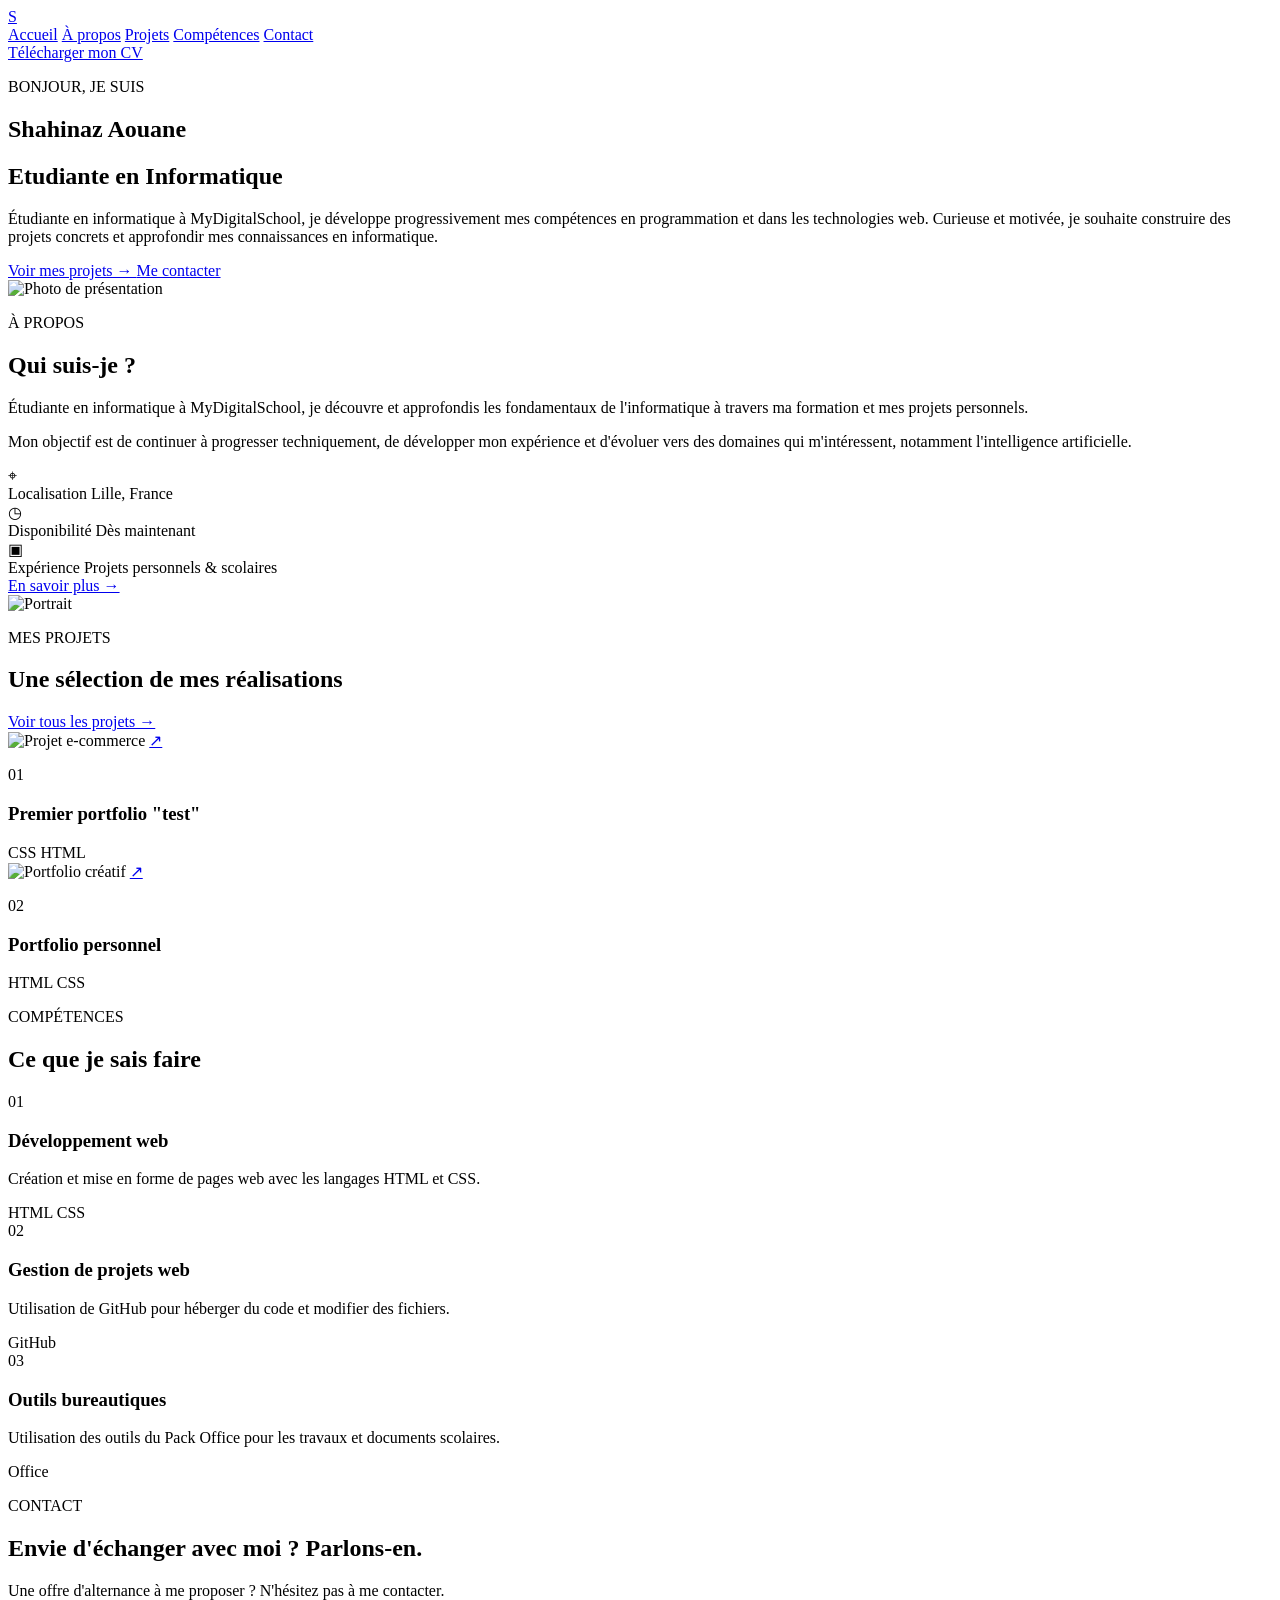
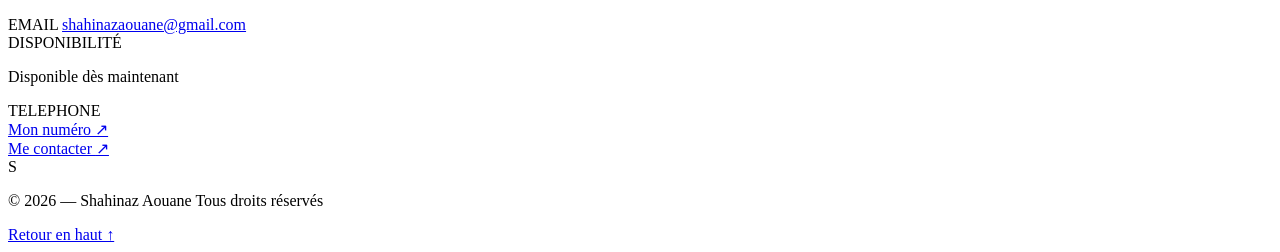
==== index.html @ 71d91d6f "Rename index (1).html to index.html" ====
<!DOCTYPE html>
<html lang="fr">

<head>
    <meta charset="UTF-8">
    <meta name="viewport" content="width=device-width, initial-scale=1.0">

    <title>Mon Portfolio</title>

    <link rel="preconnect" href="https://fonts.googleapis.com">
<link rel="preconnect" href="https://fonts.gstatic.com" crossorigin>

<link
    href="https://fonts.googleapis.com/css2?family=DM+Serif+Display:ital@0;1&family=Inter:wght@300;400;500;600&display=swap"
    rel="stylesheet"
>

    <link rel="stylesheet" href="style.css">
</head>

<body>

    <header class="header">

        <a href="#" class="logo">S</a>

        <nav class="nav">

    <a href="#hero">Accueil</a>

    <a href="#about">À propos</a>

    <a href="#projects">Projets</a>

    <a href="#skills">Compétences</a>

    <a href="#contact">Contact</a>

</nav>

        <a
    href="documents/CV_Alternance.pdf.pdf"
    class="cv-button"
    download
>
    Télécharger mon CV
</a>
    </header>


    <main>

        <section class="hero" id="hero">

            <div class="hero-content">

                <p class="eyebrow">
                    BONJOUR, JE SUIS
                </p>

                <h1>
                    Shahinaz Aouane
                </h1>

                <h2>
                    Etudiante en Informatique
                </h2>

                <p class="hero-description">
                    Étudiante en informatique à MyDigitalSchool,
    je développe progressivement mes compétences
    en programmation et dans les technologies web.
    Curieuse et motivée, je souhaite construire
    des projets concrets et approfondir mes
    connaissances en informatique.
                </p>

                <div class="hero-buttons">

                   <a href="#projects" class="button button-primary">
    Voir mes projets →
</a>

<a href="#contact" class="button button-secondary">
    Me contacter
</a>

                </div>

            </div>


            <div class="hero-image">

    <div class="shape shape-burgundy"></div>

    <div class="shape shape-green"></div>

    <div class="hero-photo">
        <img src="images/hero.jpg.jpg" alt="Photo de présentation">
    </div>

</div>

        </section>

        <section class="about" id="about">

    <div class="about-content">

        <p class="section-label">
            À PROPOS
        </p>

        <h2>
            Qui suis-je ?
        </h2>

        <p class="about-text">
          Étudiante en informatique à MyDigitalSchool,
    je découvre et approfondis les fondamentaux
    de l'informatique à travers ma formation
    et mes projets personnels.
        </p>

        <p class="about-text">
            Mon objectif est de continuer à progresser
    techniquement, de développer mon expérience
    et d'évoluer vers des domaines qui
    m'intéressent, notamment l'intelligence
    artificielle.
        </p>


        <div class="about-infos">

            <div class="info">

                <span class="info-icon">⌖</span>

                <div>
                    <span class="info-title">
                        Localisation
                    </span>

                    <span class="info-value">
                        Lille, France
                    </span>
                </div>

            </div>


            <div class="info">

                <span class="info-icon">◷</span>

                <div>
                    <span class="info-title">
                        Disponibilité
                    </span>

                    <span class="info-value">
                       Dès maintenant 
                    </span>
                </div>

            </div>


            <div class="info">

                <span class="info-icon">▣</span>

                <div>
                    <span class="info-title">
                        Expérience
                    </span>

                    <span class="info-value">
                        Projets personnels & scolaires
                    </span>
                </div>

            </div>

        </div>


        <a href="#" class="about-button">
            En savoir plus →
        </a>

    </div>


    <div class="about-image">

        <div class="about-image-decoration"></div>

        <img
            src="images/photo.jpg.jpg"
            alt="Portrait"
        >

        <span class="about-note">
            
        </span>

    </div>

</section>

<section class="projects" id="projects">

    <div class="projects-header">

        <div>

            <p class="section-label">
                MES PROJETS
            </p>

            <h2>
                Une sélection de mes réalisations
            </h2>

        </div>

        <a href="#" class="projects-link">
            Voir tous les projets →
        </a>

    </div>


    <div class="projects-grid">


        <!-- PROJET 1 -->

        <article class="project-card">

            <div class="project-image">

                <img
                    src="images/projet-01.jpg.png"
                    alt="Projet e-commerce"
                >

                <a href="https://safiacherifi.github.io/mon-portfolio/" class="project-arrow">
                    ↗
                </a>

            </div>

            <div class="project-info">

                <div>

                    <p class="project-number">
                        01
                    </p>

                    <h3>
                        Premier portfolio "test"
                    </h3>

                </div>

                <div class="project-tags">

                    <span>CSS</span>
                    <span>HTML</span>

                </div>

            </div>

        </article>


        <!-- PROJET 2 -->

        <article class="project-card">

            <div class="project-image">

                <img
                    src="images/projet-02.jpg.png"
                    alt="Portfolio créatif"
                >

                <a href="#" class="project-arrow">
                    ↗
                </a>

            </div>

            <div class="project-info">

                <div>

                    <p class="project-number">
                        02
                    </p>

                    <h3>
                        Portfolio personnel
                    </h3>

                </div>

                <div class="project-tags">

                    <span>HTML</span>
                    <span>CSS</span>

                </div>

            </div>

        </article>


    </div>

</section>

<section class="skills" id="skills">

    <div class="skills-header">

        <p class="section-label">
            COMPÉTENCES
        </p>

        <h2>
            Ce que je sais faire
        </h2>

        <p class="skills-intro">
            
        </p>

    </div>


    <div class="skills-list">

    <!-- COMPETENCE 1 -->
    <div class="skill">
        <div class="skill-number">01</div>

        <div class="skill-main">
            <h3>Développement web</h3>
            <p>
                Création et mise en forme de pages web
                avec les langages HTML et CSS.
            </p>
        </div>

        <div class="skill-tags">
            <span>HTML</span>
            <span>CSS</span>
        </div>
    </div>

    <!-- COMPETENCE 2 -->
    <div class="skill">
        <div class="skill-number">02</div>

        <div class="skill-main">
            <h3>Gestion de projets web</h3>
            <p>
                Utilisation de GitHub pour héberger
                du code et modifier des fichiers.
            </p>
        </div>

        <div class="skill-tags">
            <span>GitHub</span>
        </div>
    </div>

    <!-- COMPETENCE 3 -->
    <div class="skill">
        <div class="skill-number">03</div>

        <div class="skill-main">
            <h3>Outils bureautiques</h3>
            <p>
                Utilisation des outils du Pack Office
                pour les travaux et documents scolaires.
            </p>
        </div>

        <div class="skill-tags">
            <span>Office</span>
        </div>
    </div>

</div>

</section>

<section class="contact" id="contact">

    <div class="contact-header">

        <p class="section-label">
            CONTACT
        </p>

        <h2>
            Envie d'échanger avec moi ?
            <span>Parlons-en.</span>
        </h2>

        <p class="contact-intro">
            Une offre d'alternance à me proposer ?
            N'hésitez pas à me contacter.
        </p>

    </div>


    <div class="contact-content">

        <div class="contact-info">

            <div class="contact-item">

                <span class="contact-label">
                    EMAIL
                </span>

                <a href="shahinazaouane@gmail.com">
                    shahinazaouane@gmail.com
                </a>

            </div>


            <div class="contact-item">

                <span class="contact-label">
                    DISPONIBILITÉ
                </span>

                <p>
                    Disponible dès maintenant
                </p>

            </div>


            <div class="contact-item">

                <span class="contact-label">
                    TELEPHONE
                </span>

                <div class="contact-socials">

                    <a href="tel:+33771557501"> 
                        Mon numéro ↗
                    </a>

                </div>

            </div>

        </div>


        <a
            href="mailto: shahinazaouane@gmail.com"
            class="contact-button"
        >
            Me contacter
            <span>↗</span>
        </a>

    </div>

</section>

    </main>

    <footer class="footer">

    <div class="footer-logo">
        S
    </div>

    <p>
        © 2026 — Shahinaz Aouane Tous droits réservés
    </p>

    <a href="#">
        Retour en haut ↑
    </a>

</footer>
</body>

</html>
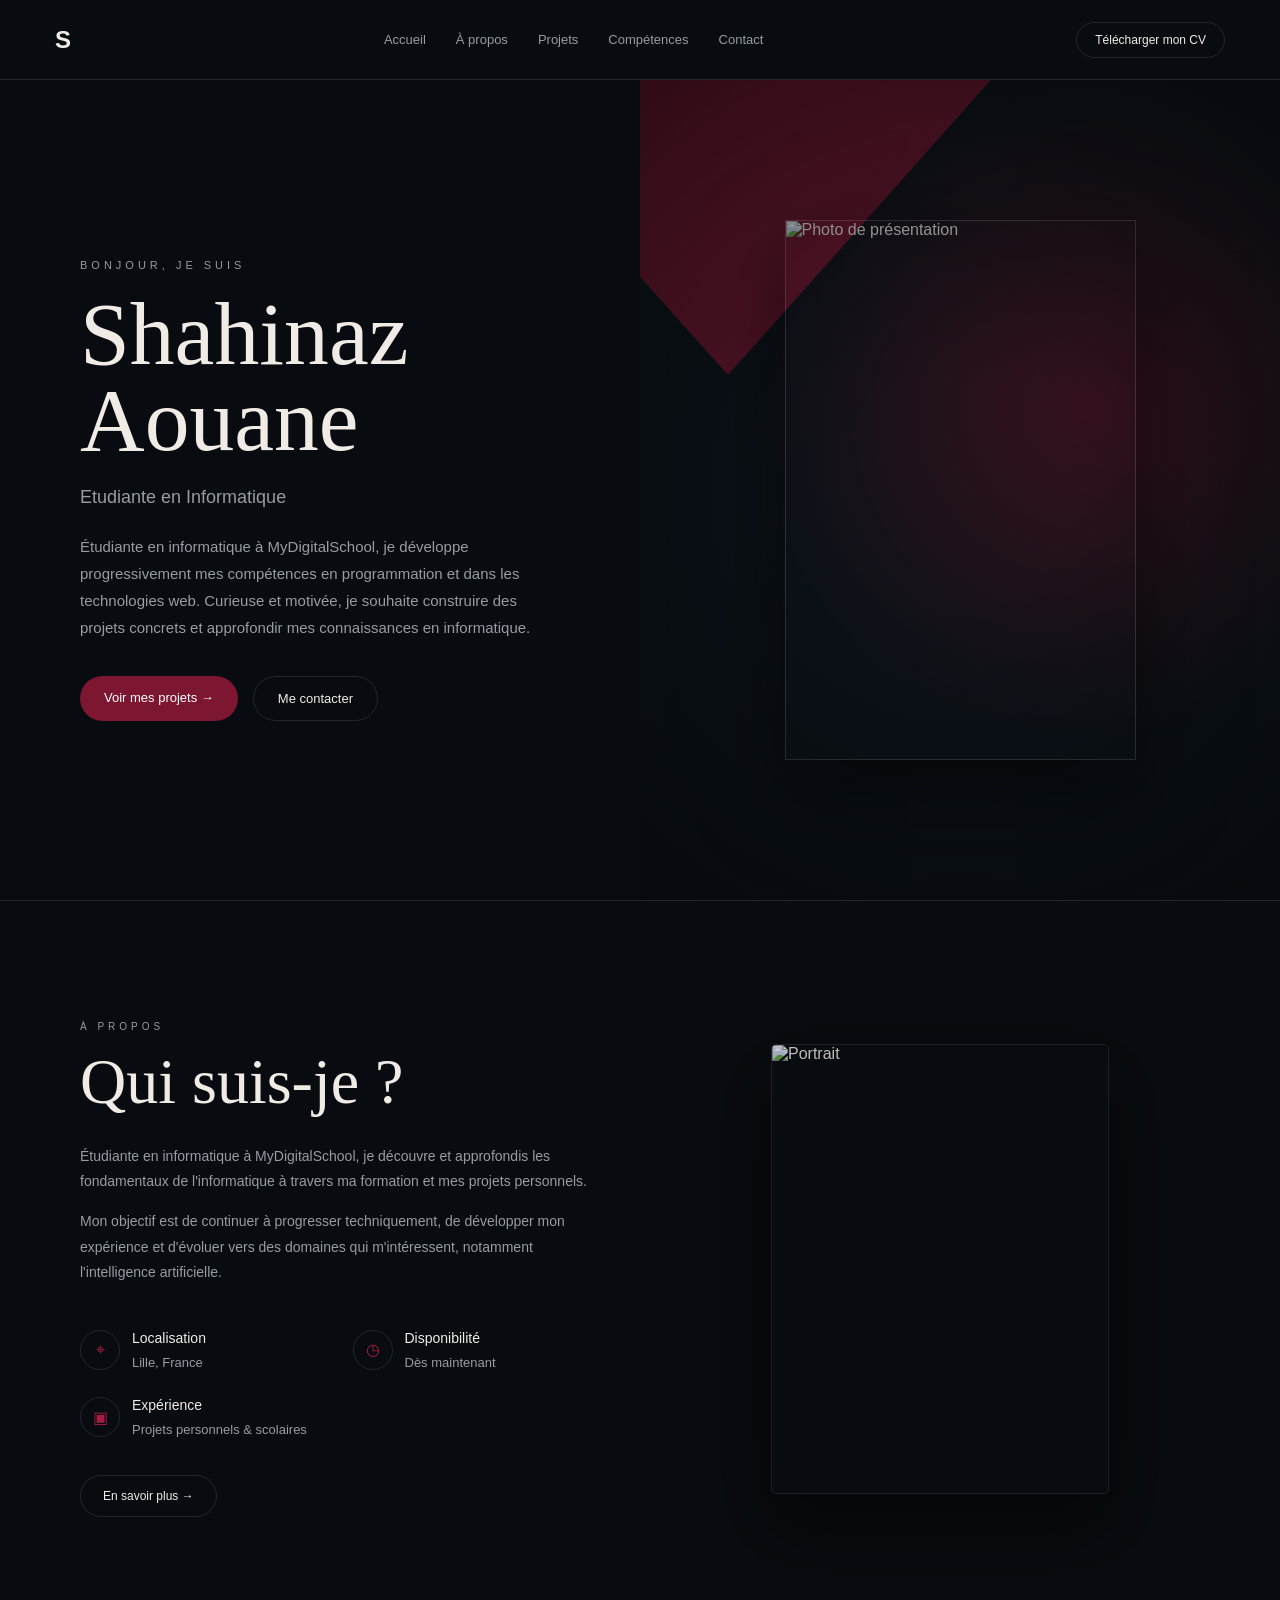
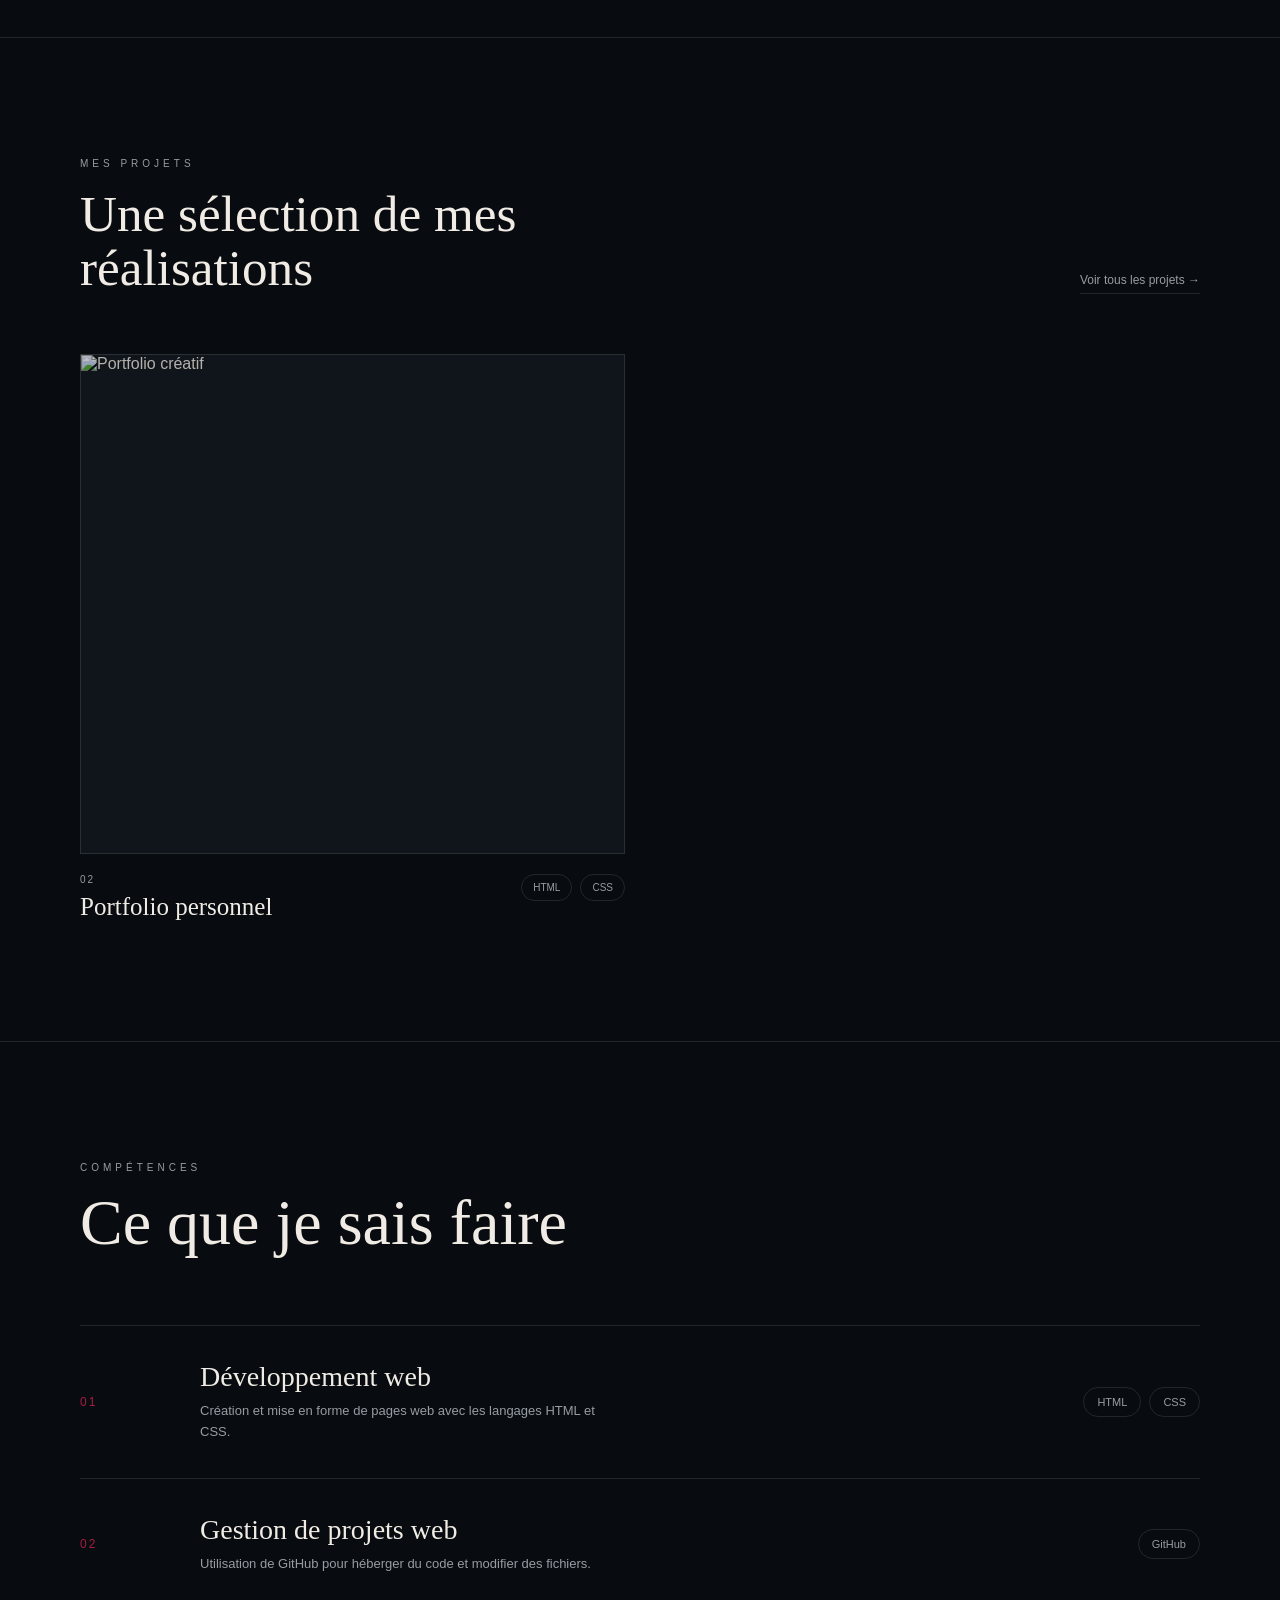
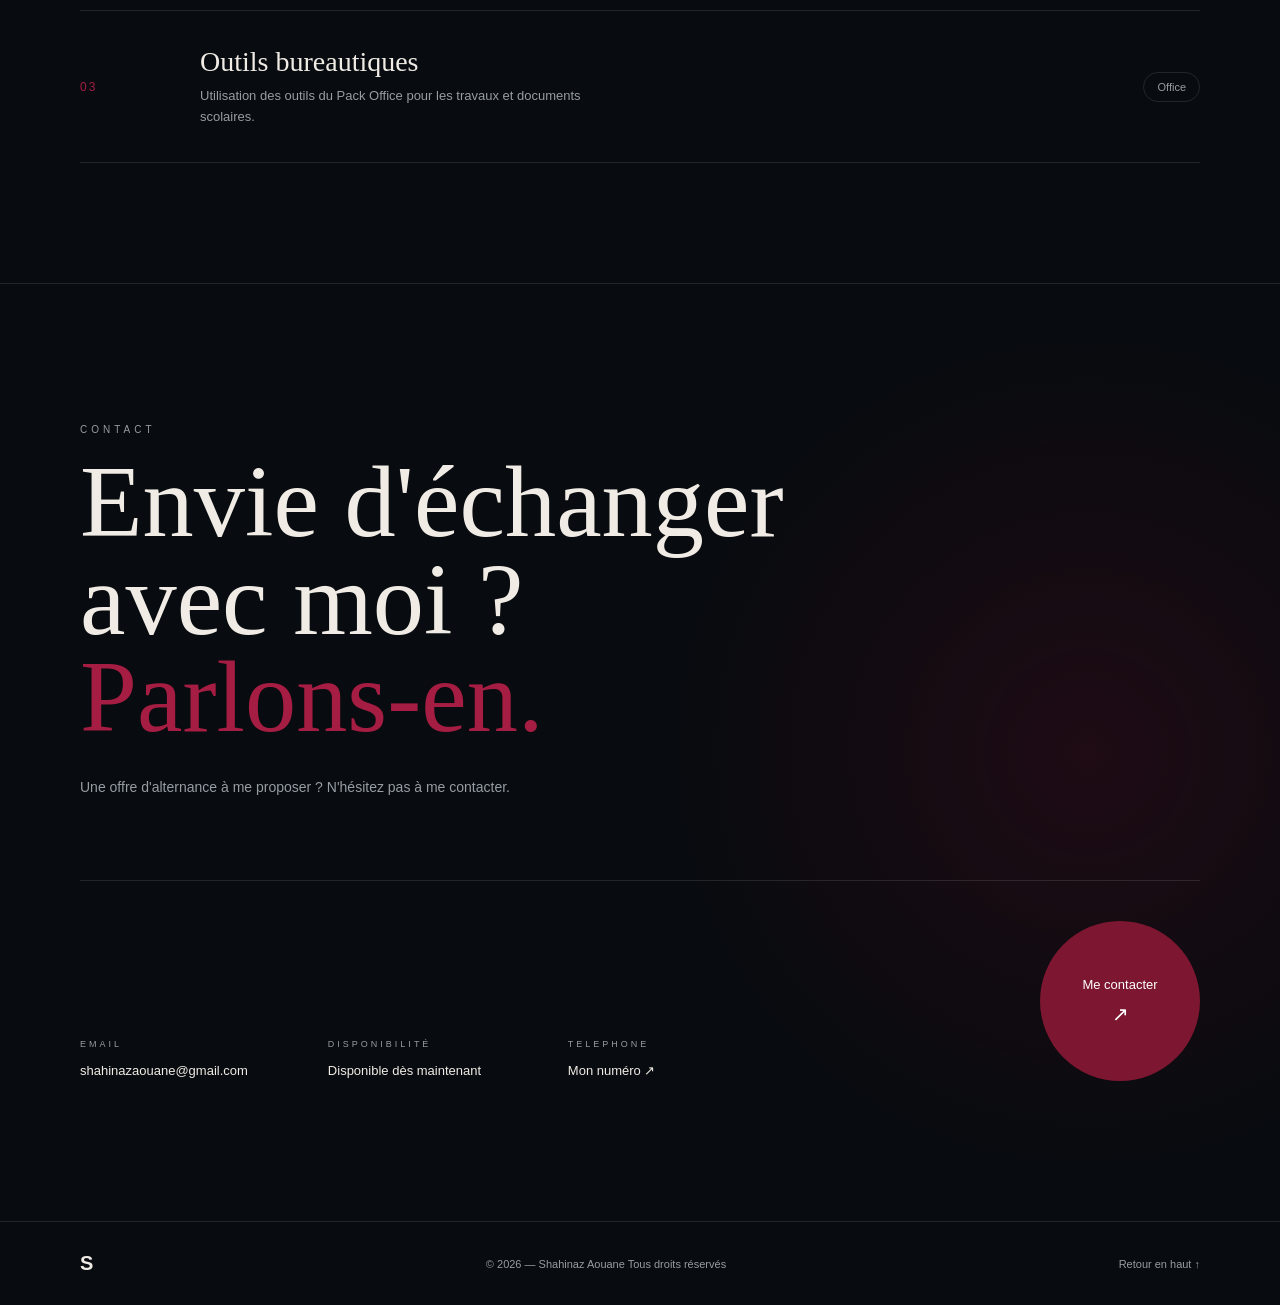
==== commit 0c4d4543: "Refactor index.html structure and content" ====
--- a/index.html
+++ b/index.html
@@ -239,48 +239,6 @@
 
         <!-- PROJET 1 -->
 
-        <article class="project-card">
-
-            <div class="project-image">
-
-                <img
-                    src="images/projet-01.jpg.png"
-                    alt="Projet e-commerce"
-                >
-
-                <a href="https://safiacherifi.github.io/mon-portfolio/" class="project-arrow">
-                    ↗
-                </a>
-
-            </div>
-
-            <div class="project-info">
-
-                <div>
-
-                    <p class="project-number">
-                        01
-                    </p>
-
-                    <h3>
-                        Premier portfolio "test"
-                    </h3>
-
-                </div>
-
-                <div class="project-tags">
-
-                    <span>CSS</span>
-                    <span>HTML</span>
-
-                </div>
-
-            </div>
-
-        </article>
-
-
-        <!-- PROJET 2 -->
 
         <article class="project-card">
 
--- a/style.css
+++ b/style.css
@@ -0,0 +1,1452 @@
+html {
+    scroll-behavior: smooth;
+}
+
+:root {
+
+    --bg: #080b0f;
+
+    --bg-secondary: #10151b;
+
+
+    --burgundy: #7d1630;
+
+    --burgundy-light: #a51d42;
+
+
+    --pink: #285c4b;
+
+
+    --text: #f0ece5;
+
+    --text-muted: #969da3;
+
+
+    --border: rgba(255, 255, 255, 0.11);
+
+}
+
+
+/* -------------------- */
+/* RESET */
+/* -------------------- */
+
+* {
+    margin: 0;
+    padding: 0;
+    box-sizing: border-box;
+}
+
+body {
+    background: var(--bg);
+    color: var(--text);
+
+    font-family: "Inter", sans-serif;
+
+    font-weight: 400;
+}
+
+
+/* -------------------- */
+/* HEADER */
+/* -------------------- */
+
+.header {
+    height: 80px;
+
+    display: flex;
+    align-items: center;
+    justify-content: space-between;
+
+    padding: 0 55px;
+
+    border-bottom: 1px solid var(--border);
+}
+
+
+/* Logo */
+
+.logo {
+    color: var(--text);
+
+    text-decoration: none;
+
+    font-size: 24px;
+    font-weight: bold;
+}
+
+
+/* Navigation */
+
+.nav {
+    display: flex;
+    gap: 30px;
+}
+
+.nav a {
+    color: var(--text-muted);
+
+    text-decoration: none;
+
+    font-size: 13px;
+
+    transition: color 0.3s ease;
+}
+
+.nav a:hover {
+    color: var(--text);
+}
+
+
+/* Bouton CV */
+
+.cv-button {
+    color: var(--text);
+
+    text-decoration: none;
+
+    border: 1px solid var(--border);
+
+    padding: 10px 18px;
+
+    border-radius: 30px;
+
+    font-size: 12px;
+}
+
+
+/* -------------------- */
+/* HERO */
+/* -------------------- */
+
+.hero {
+    min-height: calc(100vh - 80px);
+
+    display: grid;
+
+    grid-template-columns: 1fr 1fr;
+
+    position: relative;
+
+    overflow: hidden;
+}
+
+
+/* Partie gauche */
+
+.hero-content {
+    display: flex;
+    flex-direction: column;
+    justify-content: center;
+
+    padding: 80px;
+}
+
+
+/* Petit titre */
+
+.eyebrow {
+    color: var(--text-muted);
+
+    font-size: 11px;
+
+    letter-spacing: 4px;
+
+    margin-bottom: 20px;
+}
+
+
+/* Gros titre */
+
+.hero h1 {
+    font-family: "DM Serif Display", serif;
+
+    font-size: clamp(55px, 7vw, 100px);
+
+    font-weight: 400;
+
+    line-height: 0.95;
+
+    margin-bottom: 25px;
+}
+
+
+/* Sous-titre */
+
+.hero h2 {
+    font-size: 18px;
+
+    font-weight: 400;
+
+    color: var(--text-muted);
+
+    margin-bottom: 25px;
+}
+
+
+/* Description */
+
+.hero-description {
+    max-width: 480px;
+
+    color: var(--text-muted);
+
+    font-size: 15px;
+
+    line-height: 1.8;
+
+    margin-bottom: 35px;
+}
+
+
+/* -------------------- */
+/* BOUTONS */
+/* -------------------- */
+
+.hero-buttons {
+    display: flex;
+
+    gap: 15px;
+}
+
+.button {
+    display: inline-block;
+
+    padding: 14px 24px;
+
+    border-radius: 30px;
+
+    text-decoration: none;
+
+    font-size: 13px;
+
+    transition: 0.3s ease;
+}
+
+
+/* Bouton principal */
+
+.button-primary {
+    background: var(--burgundy);
+
+    color: white;
+}
+
+.button-primary:hover {
+    background: var(--burgundy-light);
+
+    transform: translateY(-2px);
+}
+
+
+/* Bouton secondaire */
+
+.button-secondary {
+    color: var(--text);
+
+    border: 1px solid var(--border);
+}
+
+.button-secondary:hover {
+    background: rgba(255, 255, 255, 0.05);
+}
+
+
+/* -------------------- */
+/* IMAGE */
+/* -------------------- */
+
+.hero-image {
+    display: flex;
+
+    align-items: center;
+    justify-content: center;
+
+    padding: 50px;
+
+    background:
+        linear-gradient(
+            135deg,
+            rgba(133, 15, 43, 0.5),
+            rgba(8, 13, 19, 0.2)
+        );
+}
+
+
+/* Faux emplacement de l'image */
+
+/* -------------------- */
+/* HERO IMAGE */
+/* -------------------- */
+
+.hero-image {
+    position: relative;
+
+    display: flex;
+    align-items: center;
+    justify-content: center;
+
+    overflow: hidden;
+
+    background:
+        radial-gradient(
+            circle at 70% 40%,
+            rgba(133, 15, 43, 0.35),
+            transparent 50%
+        ),
+        #0b1218;
+}
+
+
+/* -------------------- */
+/* PHOTO */
+/* -------------------- */
+
+.hero-photo {
+    position: relative;
+
+    z-index: 2;
+
+    width: 65%;
+    height: 75%;
+
+    overflow: hidden;
+
+    border: 1px solid rgba(255, 255, 255, 0.15);
+
+    box-shadow:
+        0 30px 80px rgba(0, 0, 0, 0.5);
+}
+
+
+.hero-photo img {
+    width: 100%;
+    height: 100%;
+
+    object-fit: cover;
+
+    display: block;
+
+    filter: brightness(0.75) saturate(0.8);
+}
+
+.shape {
+    position: absolute;
+
+    z-index: 1;
+}
+
+
+/* Forme bordeaux */
+
+.shape-burgundy {
+    width: 400px;
+    height: 400px;
+
+    background: var(--burgundy);
+
+    top: -120px;
+    left: -100px;
+
+    transform: rotate(25deg);
+
+    opacity: 0.65;
+
+    clip-path: polygon(
+        0 0,
+        100% 0,
+        70% 100%,
+        0 70%
+    );
+}
+
+
+/* Forme verte */
+
+.shape-green {
+    width: 350px;
+    height: 350px;
+
+    background: var(--green);
+
+    bottom: -130px;
+    right: -100px;
+
+    transform: rotate(35deg);
+
+    opacity: 0.55;
+
+    clip-path: polygon(
+        30% 0,
+        100% 30%,
+        100% 100%,
+        0 70%
+    );
+}
+
+.hero-image::after {
+    content: "";
+
+    position: absolute;
+
+    inset: 0;
+
+    background:
+        radial-gradient(
+            circle at 50% 50%,
+            transparent 20%,
+            rgba(0, 0, 0, 0.45) 100%
+        );
+
+    z-index: 3;
+
+    pointer-events: none;
+}
+
+@media (max-width: 768px) {
+
+    .header {
+        padding: 0 20px;
+    }
+
+    .nav {
+        display: none;
+    }
+
+    .cv-button {
+        padding: 8px 14px;
+    }
+
+
+    .hero {
+        grid-template-columns: 1fr;
+    }
+
+
+    .hero-content {
+        padding: 70px 25px;
+    }
+
+
+    .hero h1 {
+        font-size: 58px;
+    }
+
+
+    .hero-image {
+        min-height: 500px;
+    }
+
+
+    .hero-photo {
+        width: 75%;
+        height: 75%;
+    }
+
+    .projects {
+        padding: 80px 25px;
+    }
+
+
+    .projects-header {
+        display: block;
+
+        margin-bottom: 40px;
+    }
+
+
+    .projects-link {
+        display: inline-block;
+
+        margin-top: 25px;
+    }
+
+
+    .projects-grid {
+        grid-template-columns: 1fr;
+
+        gap: 50px;
+    }
+
+
+    .project-image {
+        height: 420px;
+    }
+
+
+    .project-arrow {
+        opacity: 1;
+
+        transform: none;
+    }
+
+    .skills {
+        padding: 80px 25px;
+    }
+
+
+    .skills-header {
+        margin-bottom: 50px;
+    }
+
+
+    .skill {
+        grid-template-columns: 40px 1fr;
+
+        gap: 20px;
+
+        align-items: start;
+    }
+
+
+    .skill-main h3 {
+        font-size: 24px;
+    }
+
+
+    .skill-tags {
+        grid-column: 2;
+
+        justify-content: flex-start;
+    }
+
+    .contact {
+        padding: 90px 25px;
+    }
+
+
+    .contact-header {
+        margin-bottom: 60px;
+    }
+
+
+    .contact-header h2 {
+        font-size: 58px;
+    }
+
+
+    .contact-content {
+        flex-direction: column;
+
+        align-items: flex-start;
+    }
+
+
+    .contact-info {
+        width: 100%;
+
+        flex-direction: column;
+
+        gap: 30px;
+    }
+
+
+    .contact-button {
+        width: 130px;
+        height: 130px;
+
+        align-self: flex-end;
+    }
+}
+
+/* -------------------- */
+/* ABOUT */
+/* -------------------- */
+
+.about {
+    min-height: 700px;
+
+    display: grid;
+
+    grid-template-columns: 1fr 1fr;
+
+    gap: 80px;
+
+    padding: 120px 80px;
+
+    border-top: 1px solid var(--border);
+}
+
+
+/* Contenu */
+
+.about-content {
+    display: flex;
+
+    flex-direction: column;
+
+    justify-content: center;
+}
+
+
+/* Petit titre */
+
+.section-label {
+    color: var(--text-muted);
+
+    font-size: 10px;
+
+    letter-spacing: 4px;
+
+    margin-bottom: 18px;
+}
+
+
+/* Gros titre */
+
+.about h2 {
+    font-family: "DM Serif Display", serif;
+
+    font-size: clamp(45px, 5vw, 70px);
+
+    font-weight: 400;
+
+    line-height: 1;
+
+    margin-bottom: 30px;
+}
+
+
+/* Texte */
+
+.about-text {
+    max-width: 540px;
+
+    color: var(--text-muted);
+
+    font-size: 14px;
+
+    line-height: 1.8;
+
+    margin-bottom: 15px;
+}
+
+
+/* -------------------- */
+/* INFORMATIONS */
+/* -------------------- */
+
+.about-infos {
+    display: grid;
+
+    grid-template-columns: 1fr 1fr;
+
+    gap: 25px;
+
+    margin-top: 30px;
+
+    margin-bottom: 35px;
+}
+
+
+.info {
+    display: flex;
+
+    align-items: flex-start;
+
+    gap: 12px;
+}
+
+
+.info-icon {
+    width: 40px;
+    height: 40px;
+
+    display: flex;
+
+    align-items: center;
+    justify-content: center;
+
+    flex-shrink: 0;
+
+    border: 1px solid var(--border);
+
+    border-radius: 50%;
+
+    color: var(--burgundy-light);
+
+    font-size: 16px;
+}
+
+
+.info-title,
+.info-value {
+    display: block;
+}
+
+
+.info-title {
+    color: var(--text);
+
+    font-size: 14px;
+
+    margin-bottom: 7px;
+}
+
+
+.info-value {
+    color: var(--text-muted);
+
+    font-size: 13px;
+
+    line-height: 1.5;
+}
+
+
+/* -------------------- */
+/* BOUTON */
+/* -------------------- */
+
+.about-button {
+    width: fit-content;
+
+    padding: 13px 22px;
+
+    border: 1px solid var(--border);
+
+    border-radius: 30px;
+
+    color: var(--text);
+
+    text-decoration: none;
+
+    font-size: 12px;
+
+    transition: 0.3s ease;
+}
+
+
+.about-button:hover {
+    background: var(--burgundy);
+
+    border-color: var(--burgundy);
+
+    transform: translateY(-2px);
+}
+
+
+/* -------------------- */
+/* IMAGE ABOUT */
+/* -------------------- */
+
+.about-image {
+    position: relative;
+
+    display: flex;
+
+    align-items: center;
+    justify-content: center;
+}
+
+
+.about-image img {
+    position: relative;
+
+    z-index: 2;
+
+    width: 65%;
+
+    aspect-ratio: 3 / 4;
+
+    object-fit: cover;
+
+    border: 1px solid var(--border);
+
+    border-radius: 5px;
+
+    filter: grayscale(20%) brightness(0.8);
+
+    box-shadow:
+        0 30px 70px rgba(0, 0, 0, 0.5);
+}
+
+
+/* Carré vert derrière */
+
+.about-image-decoration {
+    position: absolute;
+
+    z-index: 1;
+
+    width: 55%;
+
+    aspect-ratio: 1;
+
+    background: var(--green);
+
+    opacity: 0.6;
+
+    border-radius: 8px;
+
+    transform: translate(
+        90px,
+        70px
+    );
+}
+
+
+/* Petit texte manuscrit */
+
+.about-note {
+    position: absolute;
+
+    z-index: 3;
+
+    right: 5%;
+
+    bottom: 15%;
+
+    color: var(--text);
+
+    font-family: Georgia, serif;
+
+    font-style: italic;
+
+    font-size: 13px;
+
+    line-height: 1.5;
+
+    transform: rotate(-8deg);
+}
+
+/* -------------------- */
+/* PROJECTS */
+/* -------------------- */
+
+.projects {
+    padding: 120px 80px;
+
+    border-top: 1px solid var(--border);
+}
+
+
+/* Header */
+
+.projects-header {
+    display: flex;
+
+    align-items: flex-end;
+    justify-content: space-between;
+
+    margin-bottom: 60px;
+}
+
+
+.projects-header h2 {
+    max-width: 600px;
+
+    font-family: "DM Serif Display", serif;
+
+    font-size: clamp(35px, 4vw, 55px);
+
+    font-weight: 400;
+
+    line-height: 1.05;
+
+    margin-top: 15px;
+}
+
+
+.projects-link {
+    color: var(--text-muted);
+
+    text-decoration: none;
+
+    font-size: 12px;
+
+    border-bottom: 1px solid var(--border);
+
+    padding-bottom: 6px;
+
+    transition: 0.3s ease;
+}
+
+
+.projects-link:hover {
+    color: var(--text);
+}
+
+
+/* -------------------- */
+/* GRID */
+/* -------------------- */
+
+.projects-grid {
+    display: grid;
+
+    grid-template-columns: repeat(2, 1fr);
+
+    gap: 60px 30px;
+}
+
+
+/* -------------------- */
+/* CARD */
+/* -------------------- */
+
+.project-card {
+    min-width: 0;
+}
+
+
+/* Image */
+
+.project-image {
+    position: relative;
+
+    height: 500px;
+
+    overflow: hidden;
+
+    background: var(--bg-secondary);
+
+    border: 1px solid var(--border);
+}
+
+
+.project-image img {
+    width: 100%;
+    height: 100%;
+
+    display: block;
+
+    object-fit: cover;
+
+    filter: brightness(0.75);
+
+    transition:
+        transform 0.6s ease,
+        filter 0.6s ease;
+}
+
+
+/* Hover image */
+
+.project-card:hover .project-image img {
+    transform: scale(1.04);
+
+    filter: brightness(0.9);
+}
+
+
+/* -------------------- */
+/* ARROW */
+/* -------------------- */
+
+.project-arrow {
+    position: absolute;
+
+    right: 20px;
+    bottom: 20px;
+
+    width: 50px;
+    height: 50px;
+
+    display: flex;
+
+    align-items: center;
+    justify-content: center;
+
+    border-radius: 50%;
+
+    background: var(--burgundy);
+
+    color: white;
+
+    text-decoration: none;
+
+    font-size: 18px;
+
+    opacity: 0;
+
+    transform: translateY(10px);
+
+    transition: 0.3s ease;
+}
+
+
+.project-card:hover .project-arrow {
+    opacity: 1;
+
+    transform: translateY(0);
+}
+
+
+/* -------------------- */
+/* INFOS */
+/* -------------------- */
+
+.project-info {
+    display: flex;
+
+    align-items: flex-start;
+    justify-content: space-between;
+
+    padding-top: 20px;
+}
+
+
+.project-number {
+    color: var(--text-muted);
+
+    font-size: 10px;
+
+    letter-spacing: 2px;
+
+    margin-bottom: 8px;
+}
+
+
+.project-info h3 {
+    font-family: "DM Serif Display", serif;
+
+    font-size: 25px;
+
+    font-weight: 400;
+}
+
+
+/* -------------------- */
+/* TAGS */
+/* -------------------- */
+
+.project-tags {
+    display: flex;
+
+    gap: 8px;
+}
+
+
+.project-tags span {
+    padding: 7px 11px;
+
+    border: 1px solid var(--border);
+
+    border-radius: 30px;
+
+    color: var(--text-muted);
+
+    font-size: 10px;
+}
+
+/* -------------------- */
+/* SKILLS */
+/* -------------------- */
+
+.skills {
+    padding: 120px 80px;
+
+    border-top: 1px solid var(--border);
+}
+
+
+/* Header */
+
+.skills-header {
+    max-width: 700px;
+
+    margin-bottom: 70px;
+}
+
+
+.skills-header h2 {
+    font-family: "DM Serif Display", serif;
+
+    font-size: clamp(45px, 5vw, 70px);
+
+    font-weight: 400;
+
+    line-height: 1;
+
+    margin-top: 15px;
+
+    margin-bottom: 25px;
+}
+
+
+.skills-intro {
+    max-width: 500px;
+
+    color: var(--text-muted);
+
+    font-size: 14px;
+
+    line-height: 1.8;
+}
+
+
+/* Liste */
+
+.skills-list {
+    border-top: 1px solid var(--border);
+}
+
+
+/* Compétence */
+
+.skill {
+    display: grid;
+
+    grid-template-columns: 80px 1fr 1fr;
+
+    gap: 40px;
+
+    align-items: center;
+
+    padding: 35px 0;
+
+    border-bottom: 1px solid var(--border);
+
+    transition: 0.3s ease;
+}
+
+
+/* Numéro */
+
+.skill-number {
+    color: var(--burgundy-light);
+
+    font-size: 12px;
+
+    letter-spacing: 2px;
+}
+
+
+/* Partie principale */
+
+.skill-main h3 {
+    font-family: "DM Serif Display", serif;
+
+    font-size: 28px;
+
+    font-weight: 400;
+
+    margin-bottom: 8px;
+}
+
+
+.skill-main p {
+    max-width: 400px;
+
+    color: var(--text-muted);
+
+    font-size: 13px;
+
+    line-height: 1.6;
+}
+
+
+/* Tags */
+
+.skill-tags {
+    display: flex;
+
+    justify-content: flex-end;
+
+    flex-wrap: wrap;
+
+    gap: 8px;
+}
+
+
+.skill-tags span {
+    padding: 8px 13px;
+
+    border: 1px solid var(--border);
+
+    border-radius: 30px;
+
+    color: var(--text-muted);
+
+    font-size: 11px;
+
+    transition: 0.3s ease;
+}
+
+
+/* Hover */
+
+.skill:hover {
+    padding-left: 15px;
+
+    background: rgba(255, 255, 255, 0.015);
+}
+
+
+.skill:hover .skill-tags span {
+    border-color: rgba(169, 24, 59, 0.5);
+
+    color: var(--text);
+}
+
+/* -------------------- */
+/* CONTACT */
+/* -------------------- */
+
+.contact {
+    position: relative;
+
+    padding: 140px 80px;
+
+    border-top: 1px solid var(--border);
+
+    overflow: hidden;
+
+    background:
+        radial-gradient(
+            circle at 85% 50%,
+            rgba(133, 15, 43, 0.18),
+            transparent 35%
+        );
+}
+
+
+/* Header */
+
+.contact-header {
+    max-width: 850px;
+
+    margin-bottom: 80px;
+}
+
+
+.contact-header h2 {
+    font-family: "DM Serif Display", serif;
+
+    font-size: clamp(55px, 8vw, 110px);
+
+    font-weight: 400;
+
+    line-height: 0.95;
+
+    margin-top: 15px;
+
+    margin-bottom: 30px;
+}
+
+
+.contact-header h2 span {
+    color: var(--burgundy-light);
+
+    display: block;
+}
+
+
+.contact-intro {
+    max-width: 500px;
+
+    color: var(--text-muted);
+
+    font-size: 14px;
+
+    line-height: 1.8;
+}
+
+
+/* -------------------- */
+/* CONTACT CONTENT */
+/* -------------------- */
+
+.contact-content {
+    display: flex;
+
+    align-items: flex-end;
+
+    justify-content: space-between;
+
+    gap: 50px;
+
+    padding-top: 40px;
+
+    border-top: 1px solid var(--border);
+}
+
+
+/* Infos */
+
+.contact-info {
+    display: flex;
+
+    gap: 80px;
+}
+
+
+.contact-item {
+    min-width: 160px;
+}
+
+
+.contact-label {
+    display: block;
+
+    color: var(--text-muted);
+
+    font-size: 9px;
+
+    letter-spacing: 3px;
+
+    margin-bottom: 12px;
+}
+
+
+.contact-item a,
+.contact-item p {
+    color: var(--text);
+
+    text-decoration: none;
+
+    font-size: 13px;
+
+    line-height: 1.6;
+}
+
+
+.contact-item a {
+    transition: color 0.3s ease;
+}
+
+
+.contact-item a:hover {
+    color: var(--burgundy-light);
+}
+
+
+/* Réseaux */
+
+.contact-socials {
+    display: flex;
+
+    flex-direction: column;
+
+    gap: 5px;
+}
+
+
+/* -------------------- */
+/* GROS BOUTON */
+/* -------------------- */
+
+.contact-button {
+    width: 160px;
+    height: 160px;
+
+    display: flex;
+
+    flex-direction: column;
+
+    align-items: center;
+    justify-content: center;
+
+    gap: 10px;
+
+    flex-shrink: 0;
+
+    border-radius: 50%;
+
+    background: var(--burgundy);
+
+    color: white;
+
+    text-decoration: none;
+
+    font-size: 13px;
+
+    transition:
+        transform 0.4s ease,
+        background 0.4s ease;
+}
+
+
+.contact-button span {
+    font-size: 20px;
+}
+
+
+.contact-button:hover {
+    transform: scale(1.08);
+
+    background: var(--burgundy-light);
+}
+
+/* -------------------- */
+/* FOOTER */
+/* -------------------- */
+
+.footer {
+    display: flex;
+
+    align-items: center;
+    justify-content: space-between;
+
+    padding: 30px 80px;
+
+    border-top: 1px solid var(--border);
+
+    color: var(--text-muted);
+
+    font-size: 11px;
+}
+
+
+.footer-logo {
+    color: var(--text);
+
+    font-size: 20px;
+
+    font-weight: bold;
+}
+
+
+.footer p {
+    margin: 0;
+}
+
+
+.footer a {
+    color: var(--text-muted);
+
+    text-decoration: none;
+
+    transition: color 0.3s ease;
+}
+
+
+.footer a:hover {
+    color: var(--text);
+}
+Et pour mobile :
+
+    .footer {
+        padding: 25px;
+
+        flex-direction: column;
+
+        gap: 15px;
+    }
+
+    @keyframes fadeUp {
+
+    from {
+        opacity: 0;
+
+        transform: translateY(30px);
+    }
+
+    to {
+        opacity: 1;
+
+        transform: translateY(0);
+    }
+
+}
+
+
+.hero-content {
+    animation: fadeUp 1s ease forwards;
+}
+
+.hero-image {
+    animation: fadeUp 1s ease 0.2s forwards;
+
+    opacity: 0;
+}
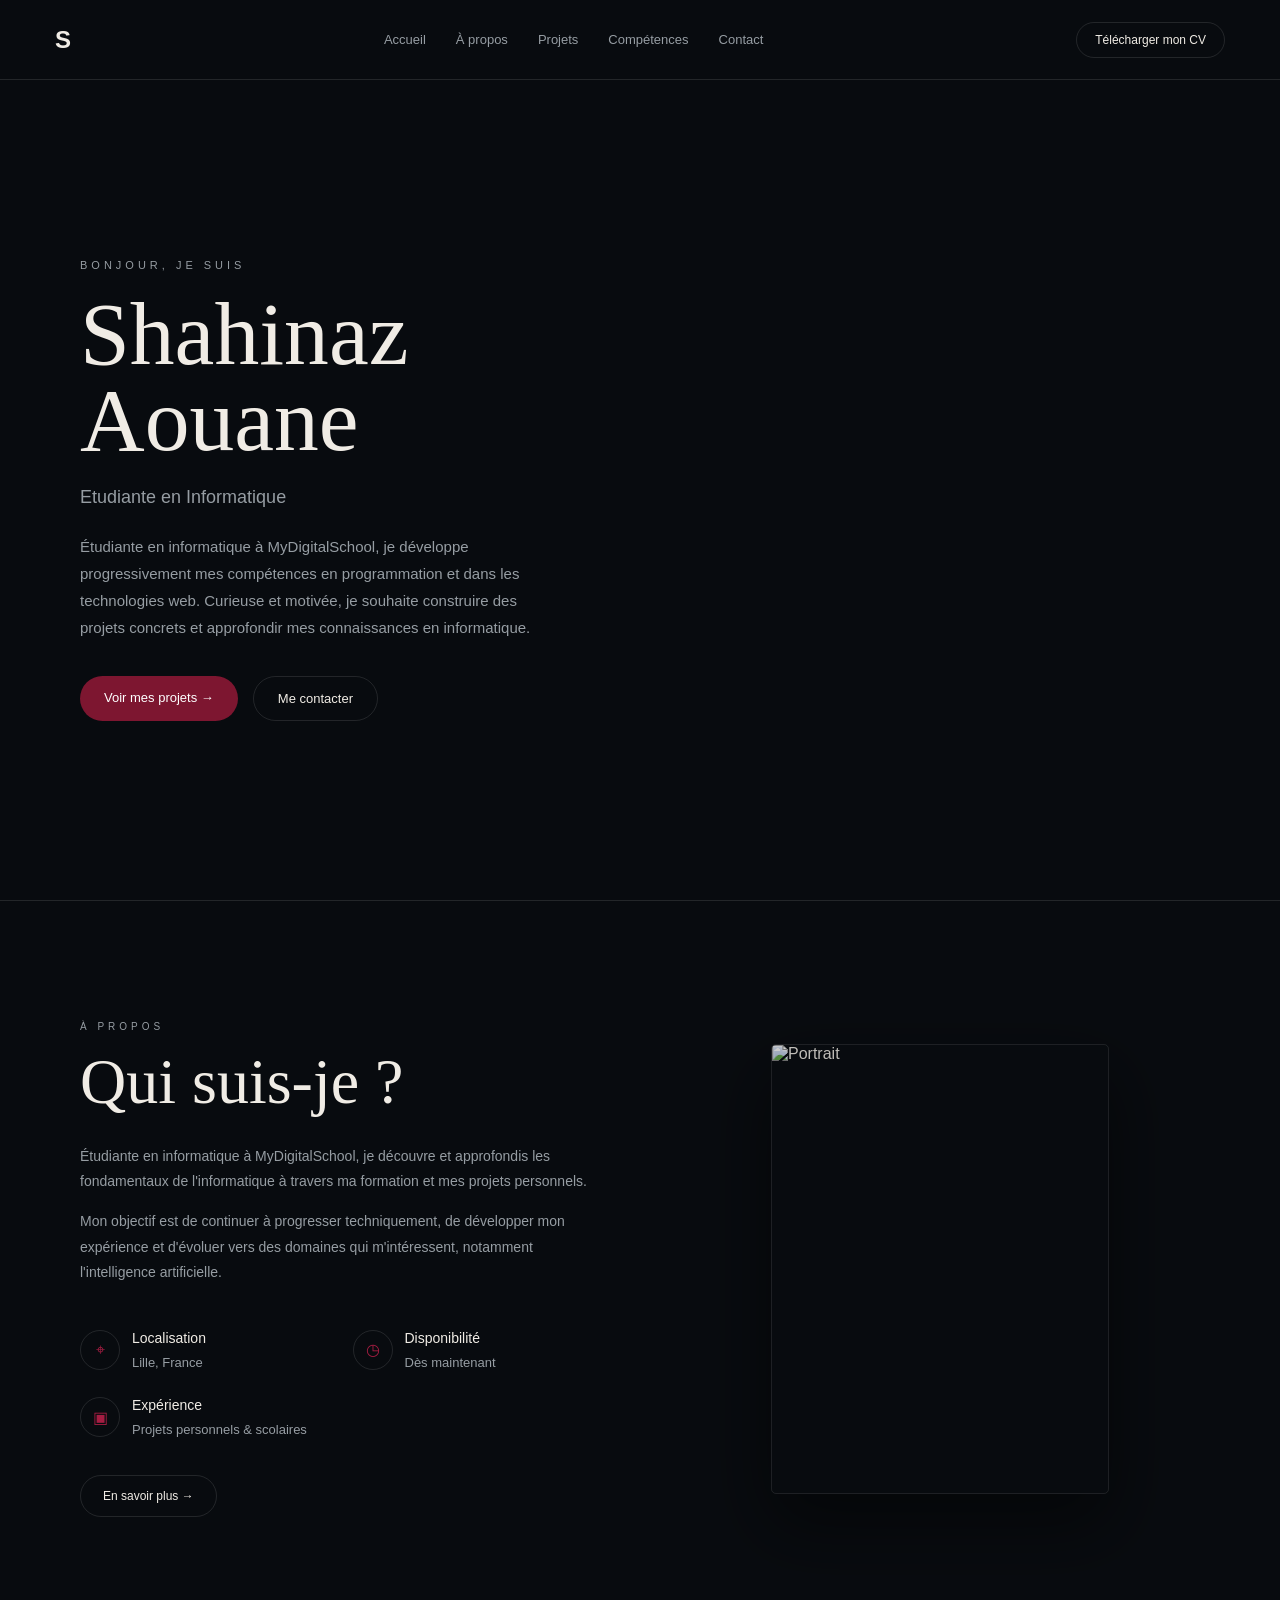
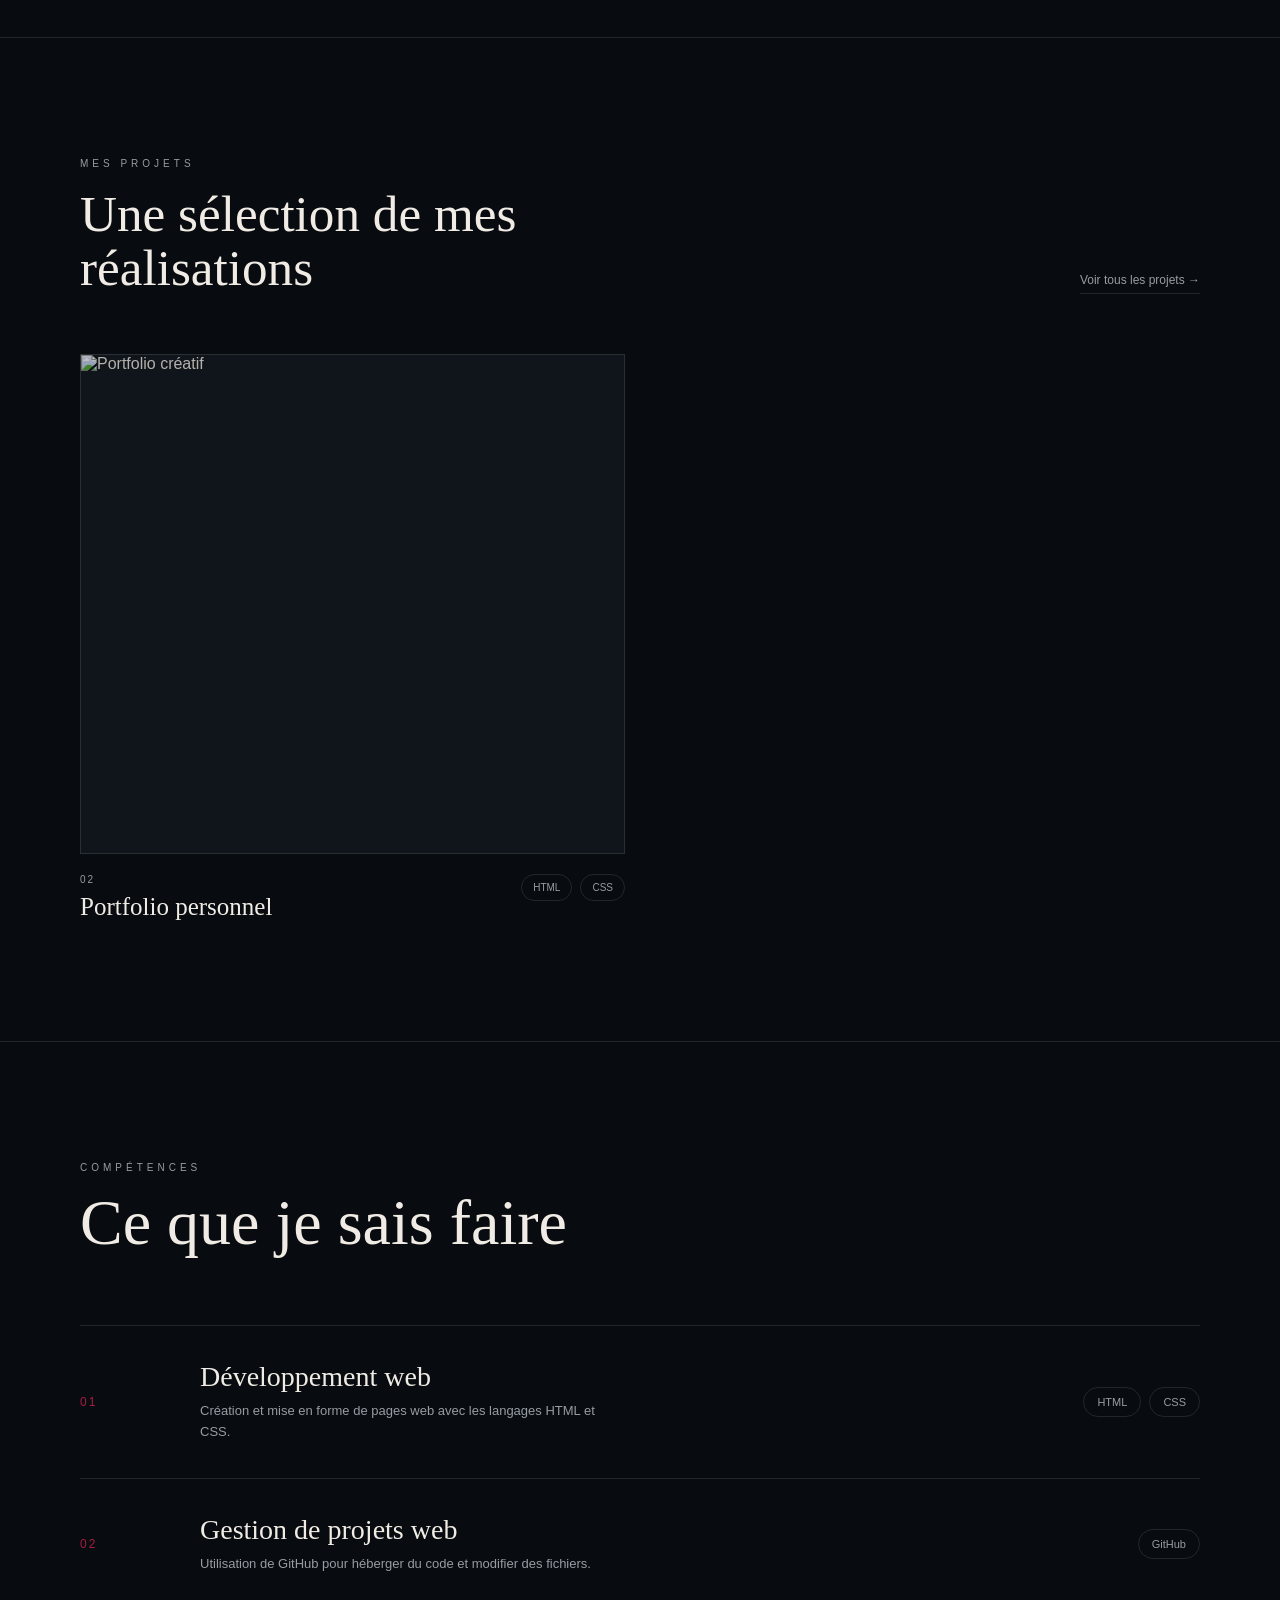
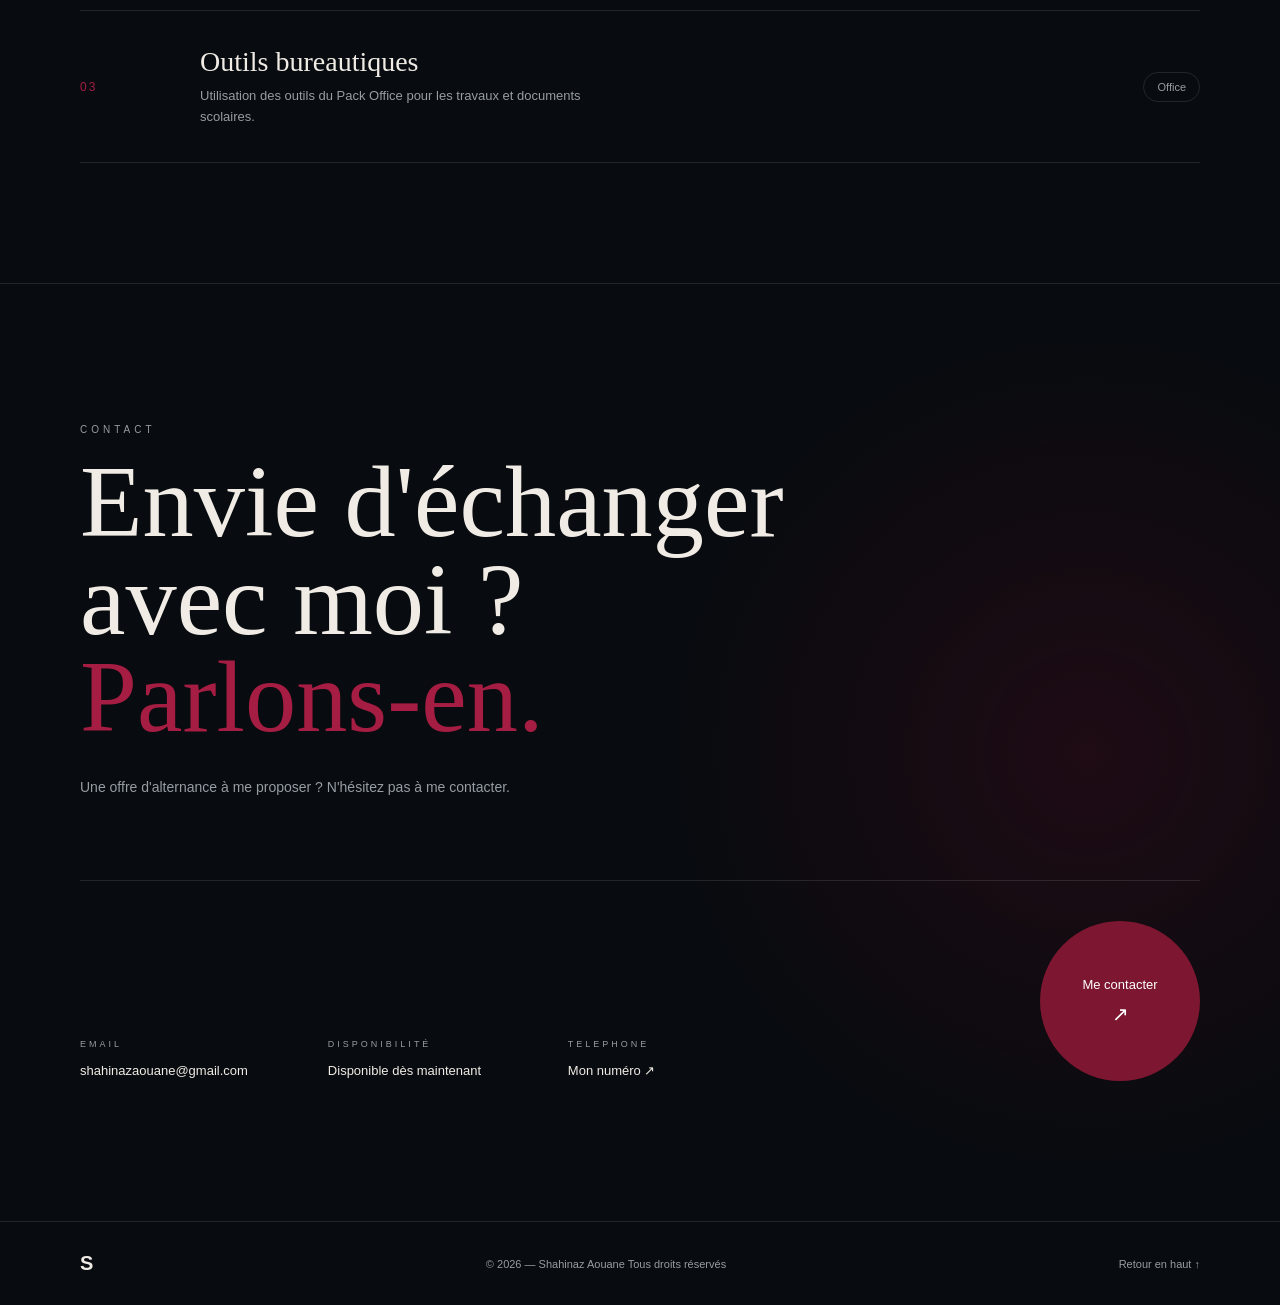
==== commit b924df6d: "Refactor index.html structure and content" ====
--- a/index.html
+++ b/index.html
@@ -90,14 +90,8 @@
             </div>
 
 
-            <div class="hero-image">
-
-    <div class="shape shape-burgundy"></div>
-
-    <div class="shape shape-green"></div>
-
-    <div class="hero-photo">
-        <img src="images/hero.jpg.jpg" alt="Photo de présentation">
+
+    
     </div>
 
 </div>
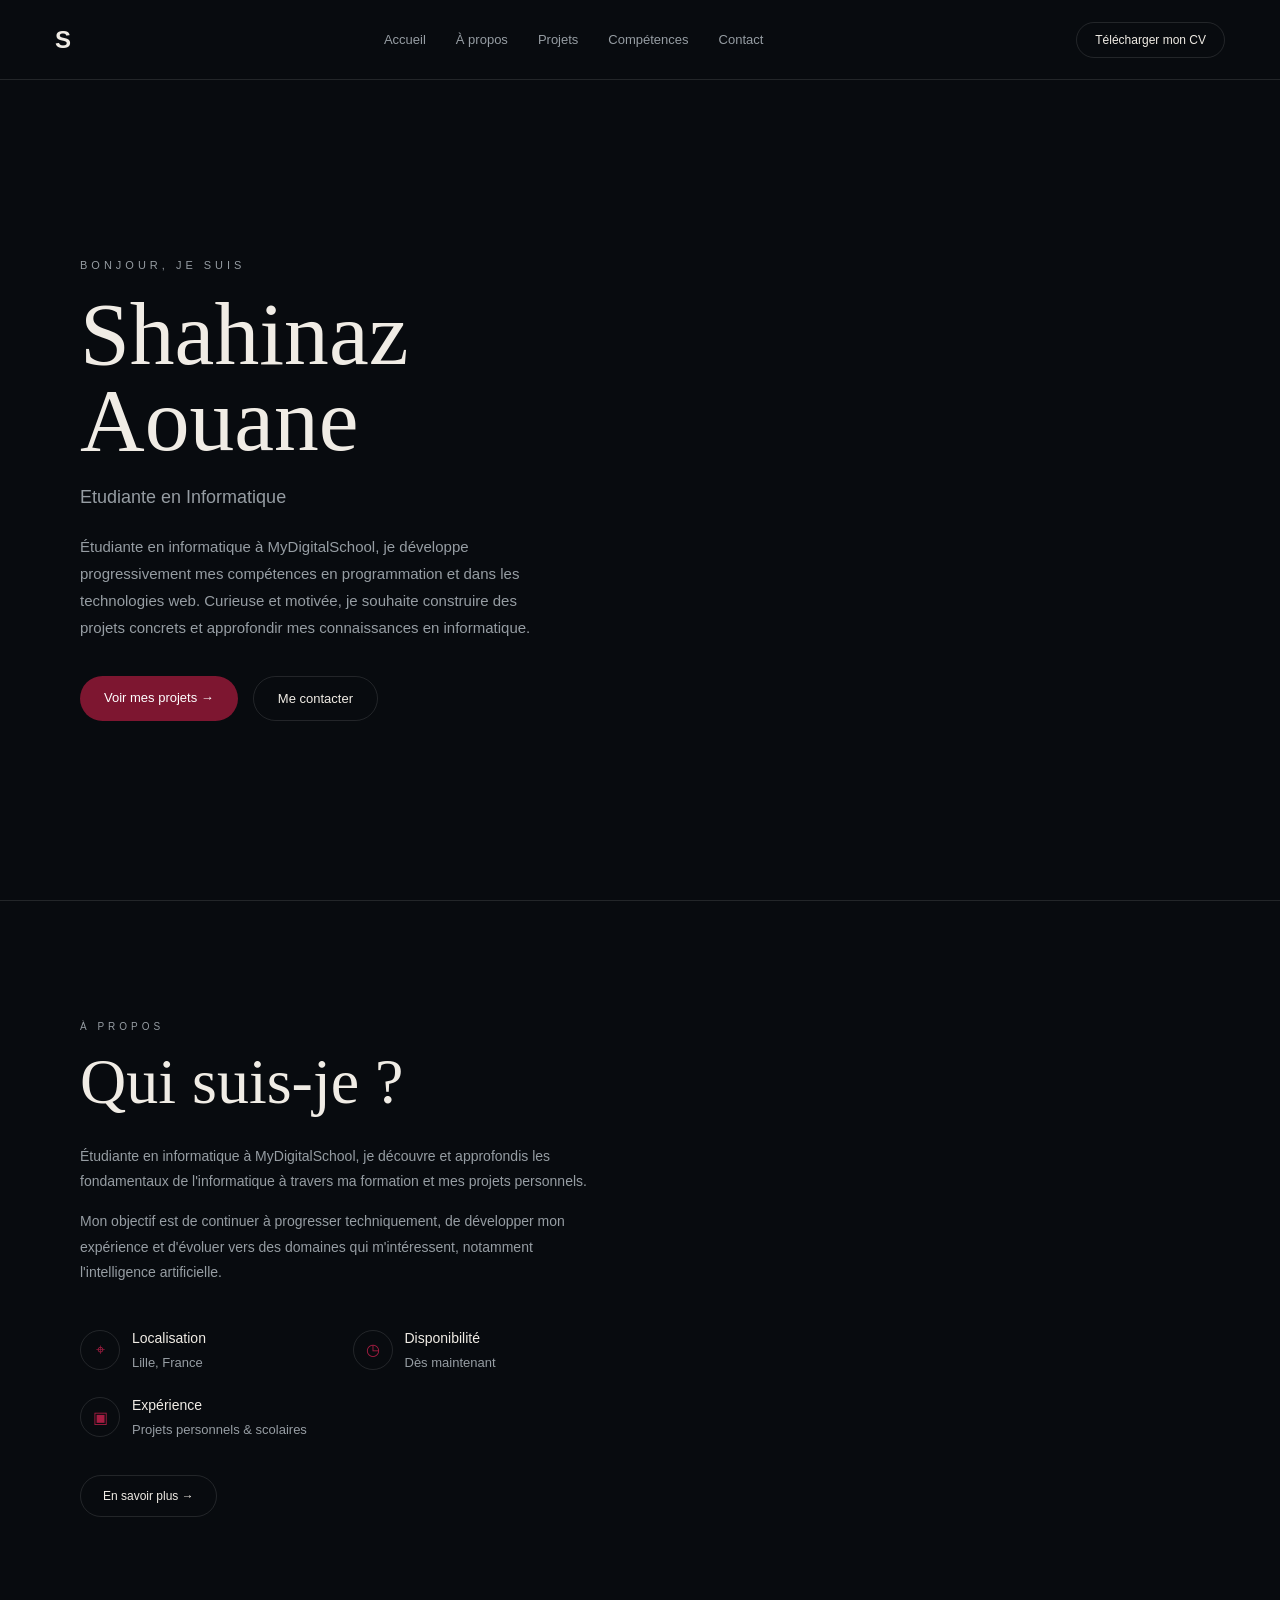
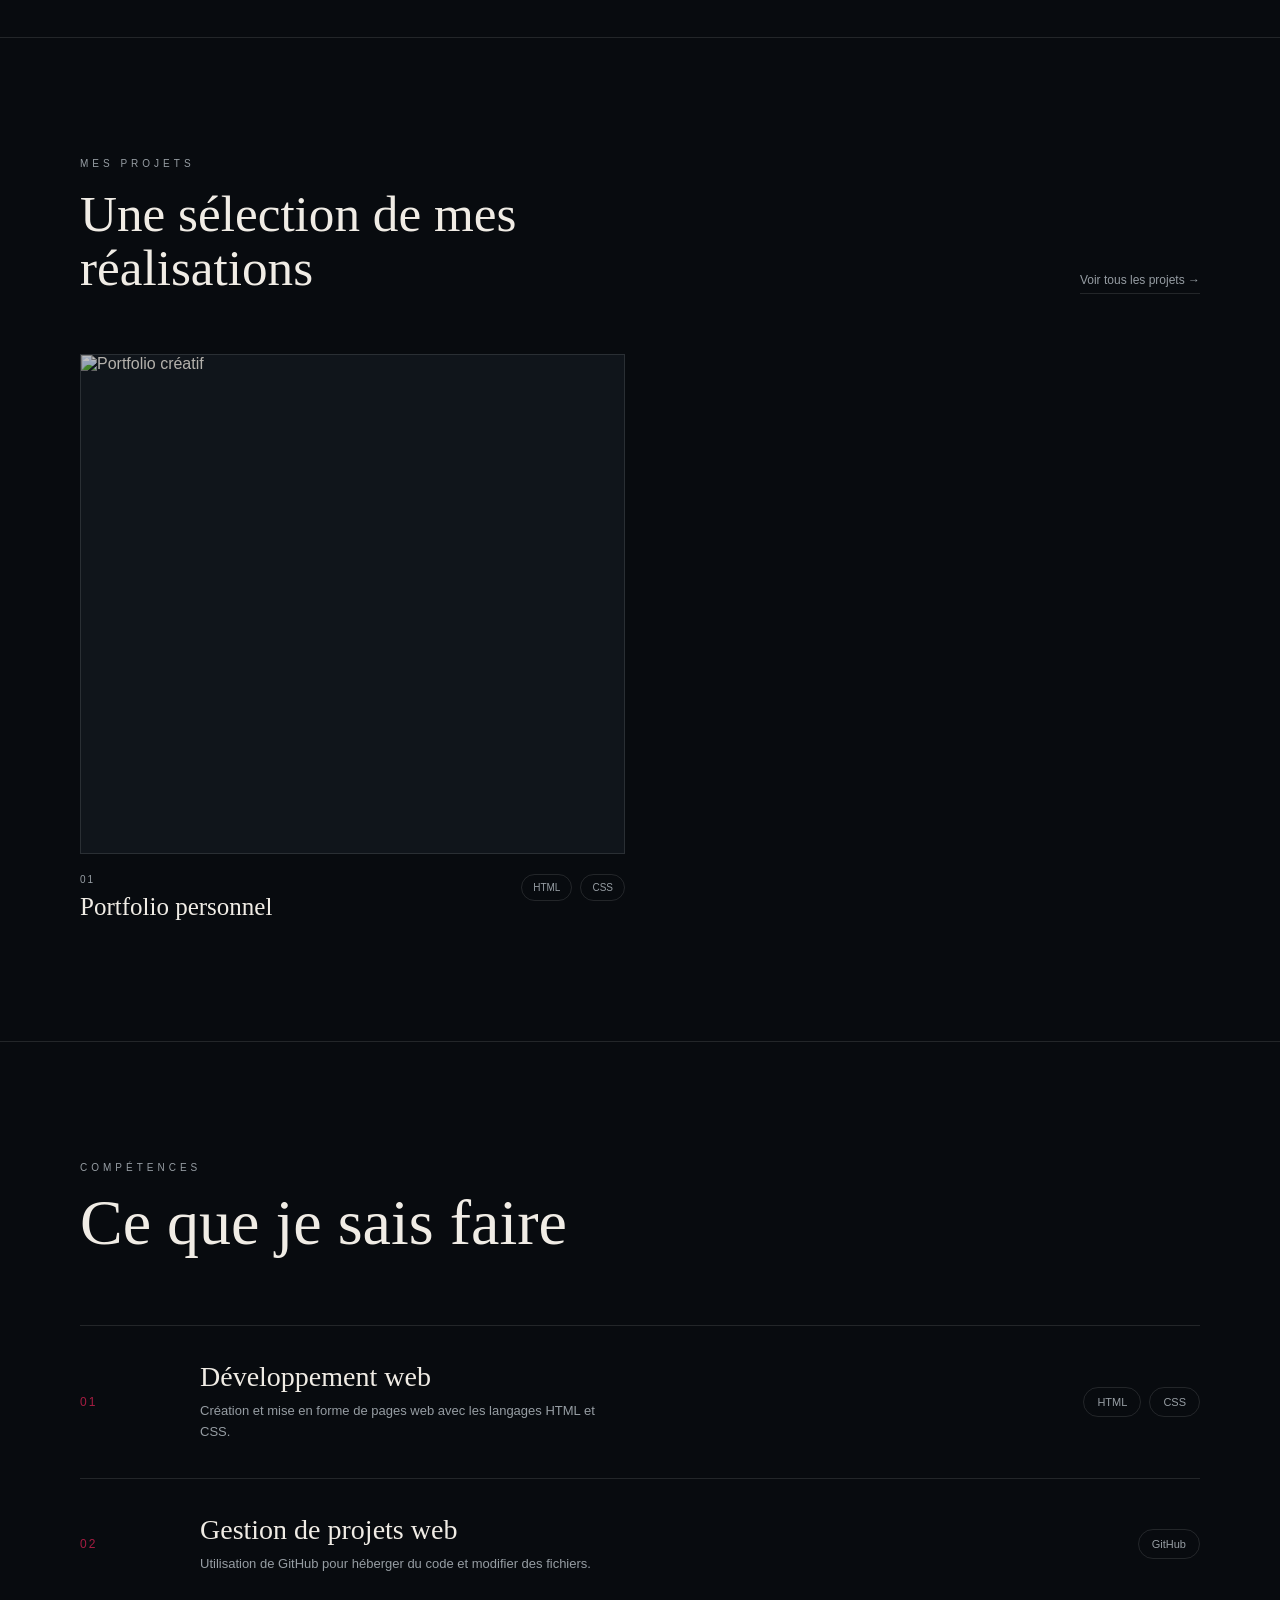
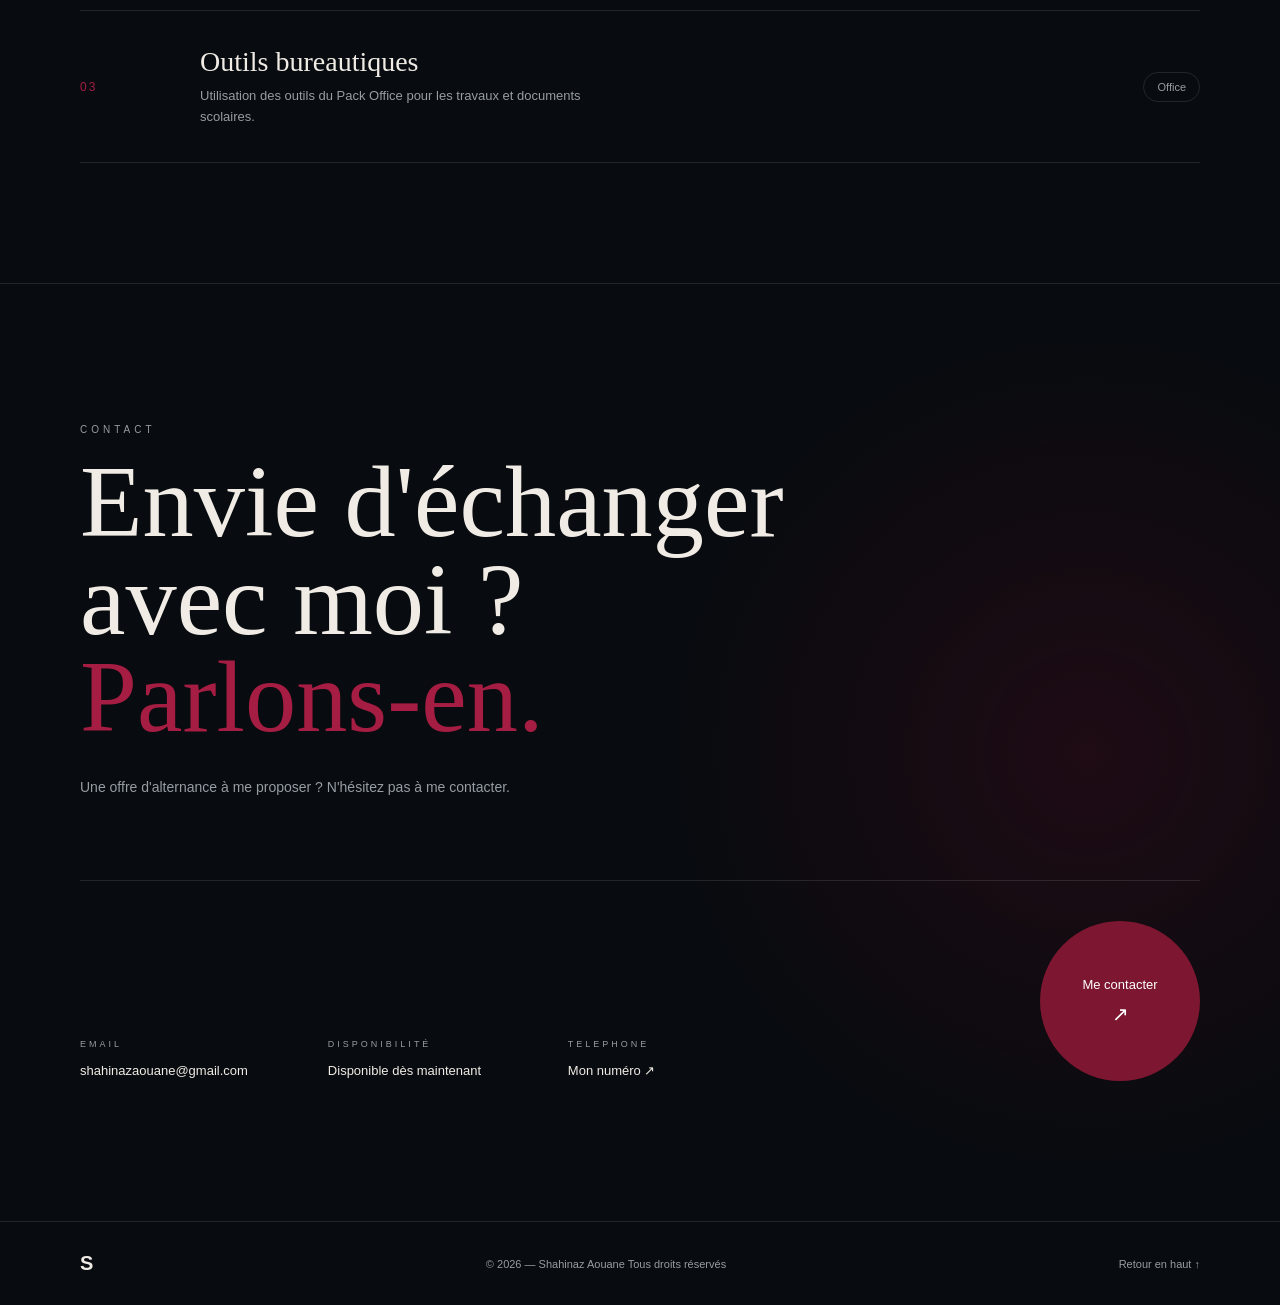
==== commit 203cea4b: "Update index.html" ====
--- a/index.html
+++ b/index.html
@@ -188,14 +188,6 @@
     </div>
 
 
-    <div class="about-image">
-
-        <div class="about-image-decoration"></div>
-
-        <img
-            src="images/photo.jpg.jpg"
-            alt="Portrait"
-        >
 
         <span class="about-note">
             
@@ -254,7 +246,7 @@
                 <div>
 
                     <p class="project-number">
-                        02
+                        01
                     </p>
 
                     <h3>
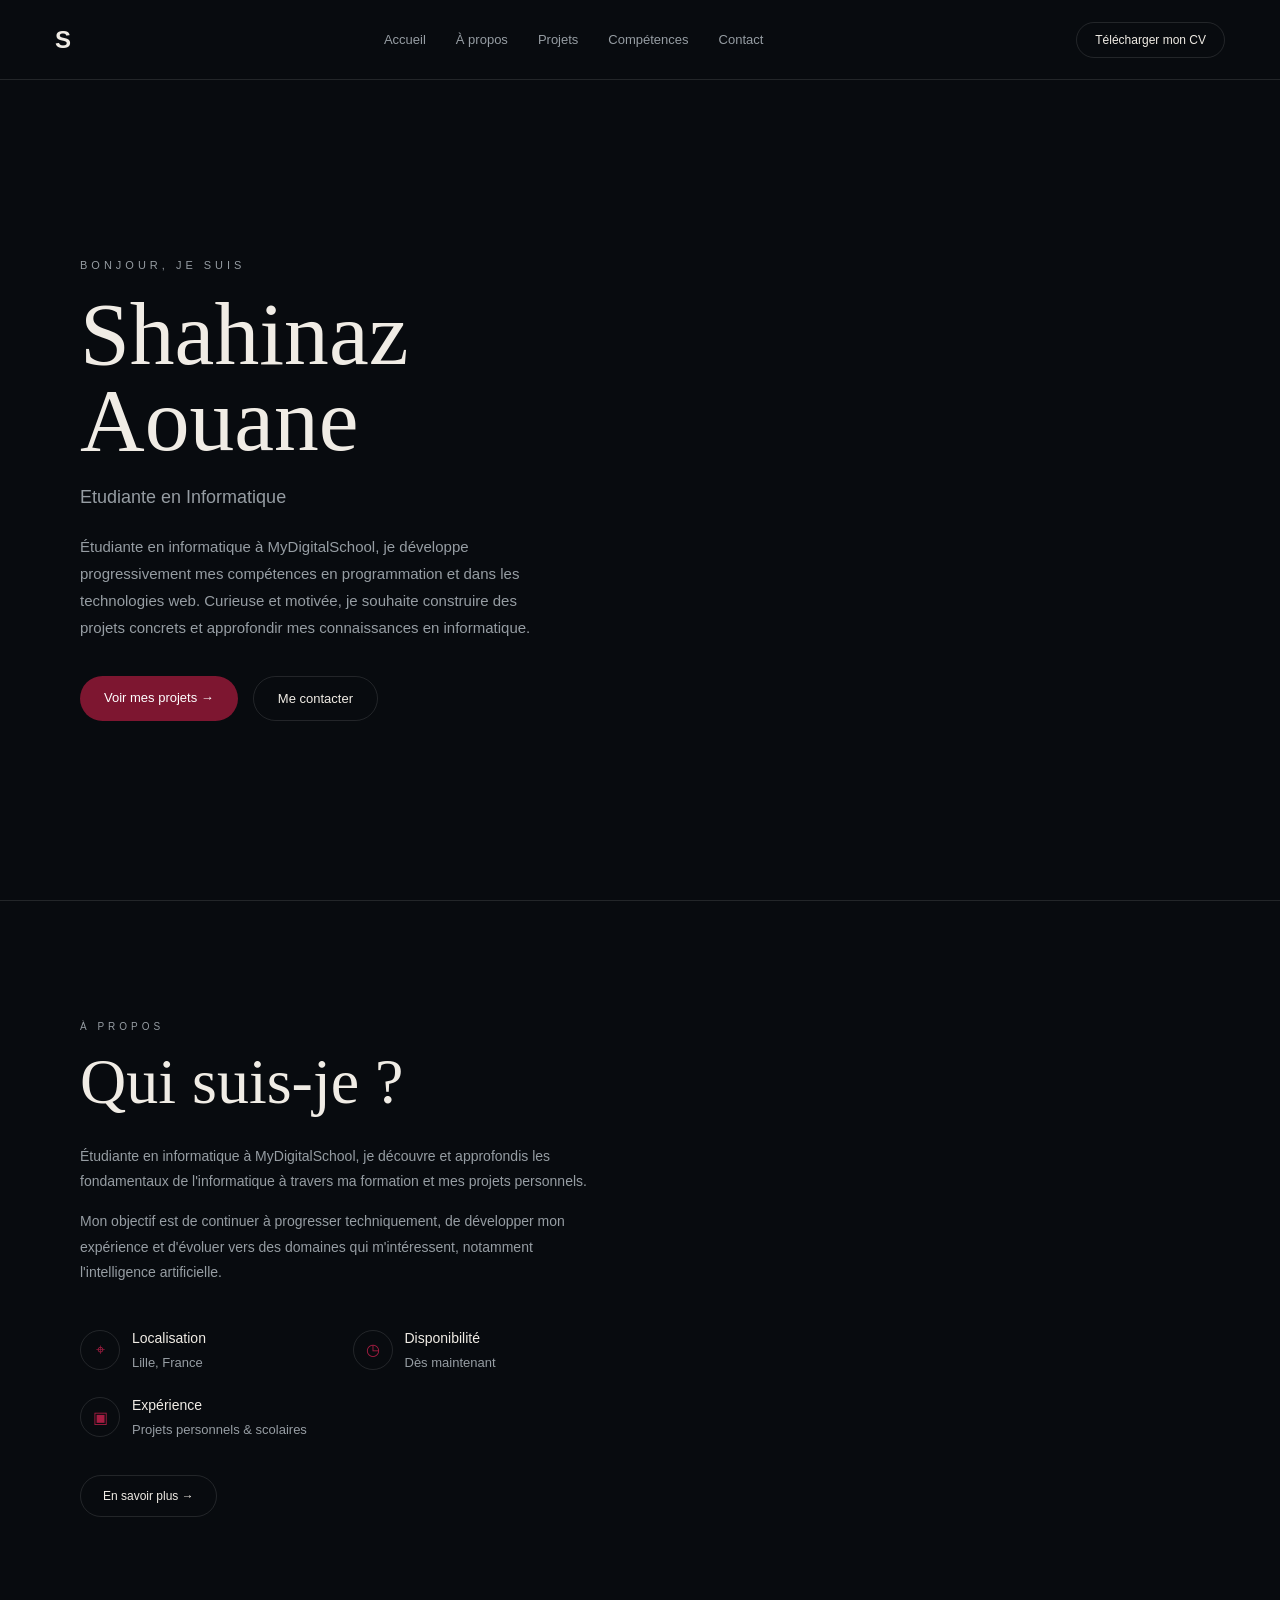
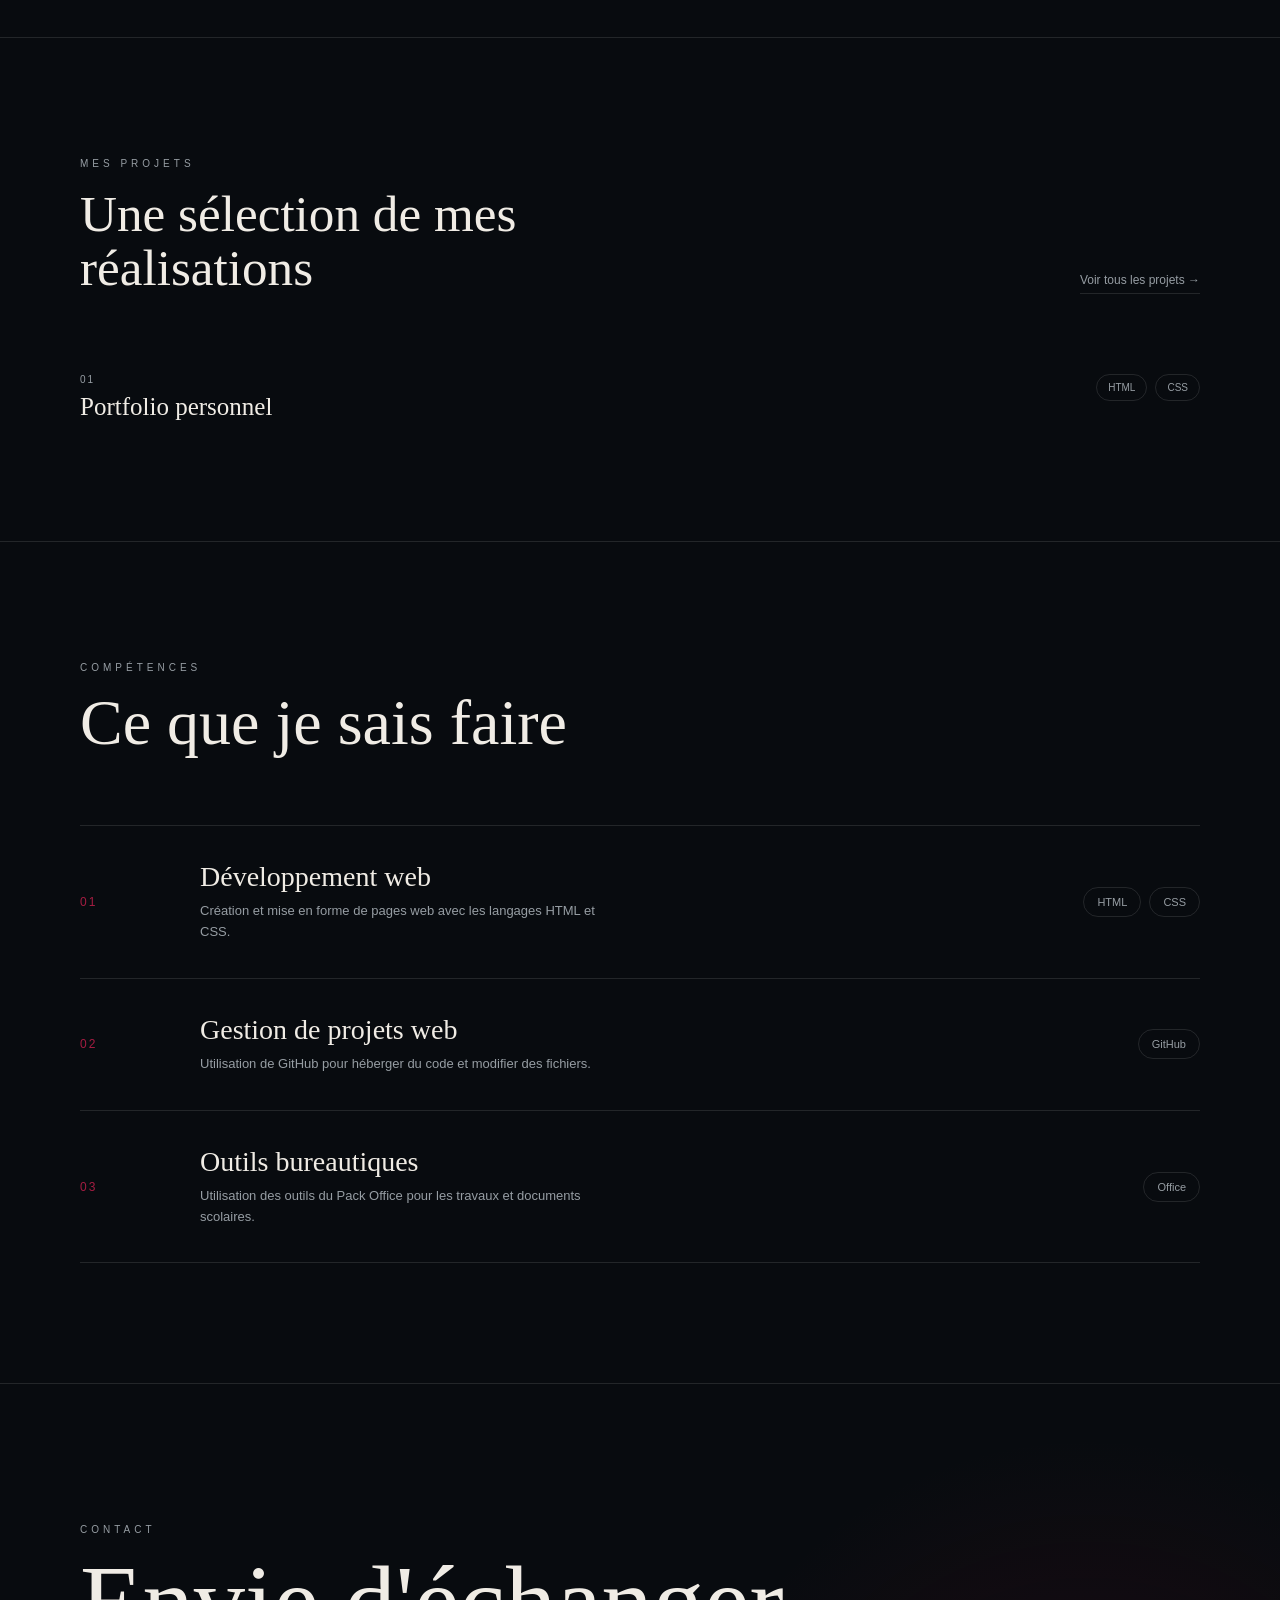
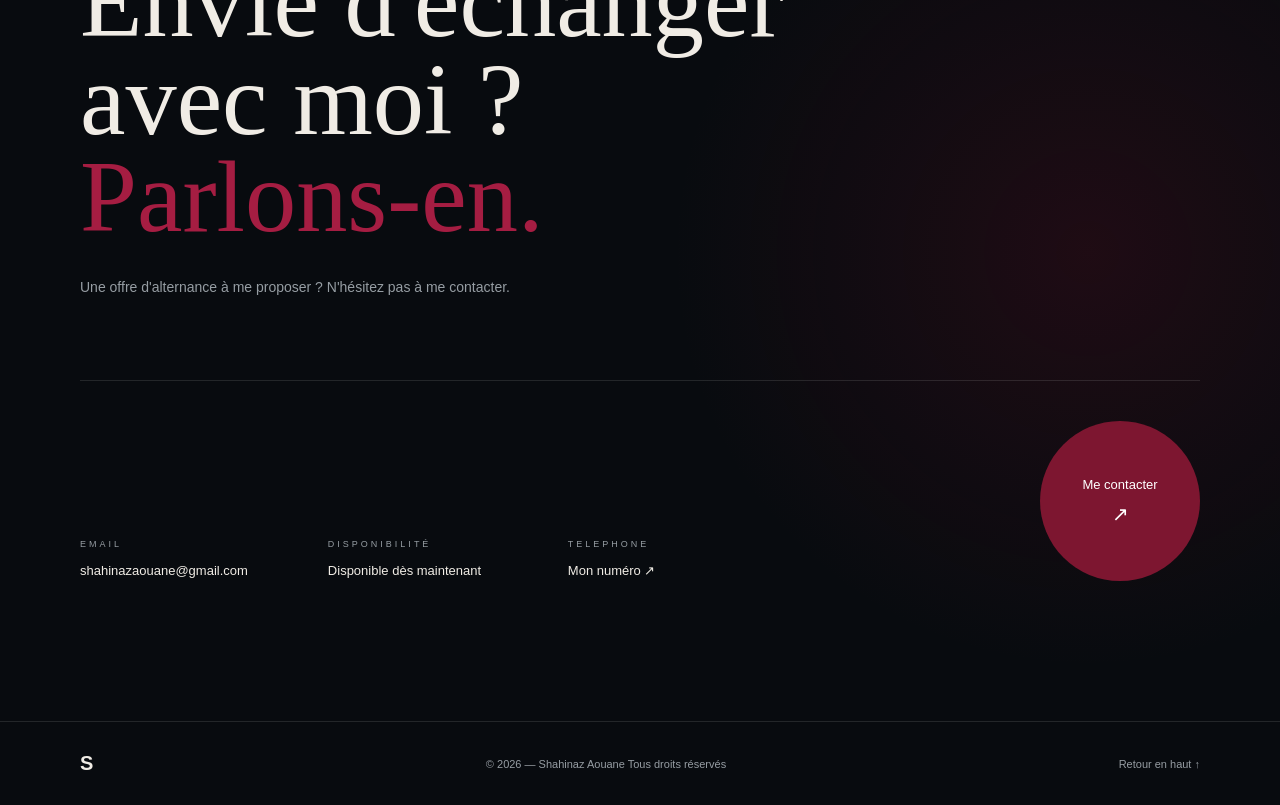
==== commit 2a604b8b: "Update index.html" ====
--- a/index.html
+++ b/index.html
@@ -228,13 +228,6 @@
 
         <article class="project-card">
 
-            <div class="project-image">
-
-                <img
-                    src="images/projet-02.jpg.png"
-                    alt="Portfolio créatif"
-                >
-
                 <a href="#" class="project-arrow">
                     ↗
                 </a>
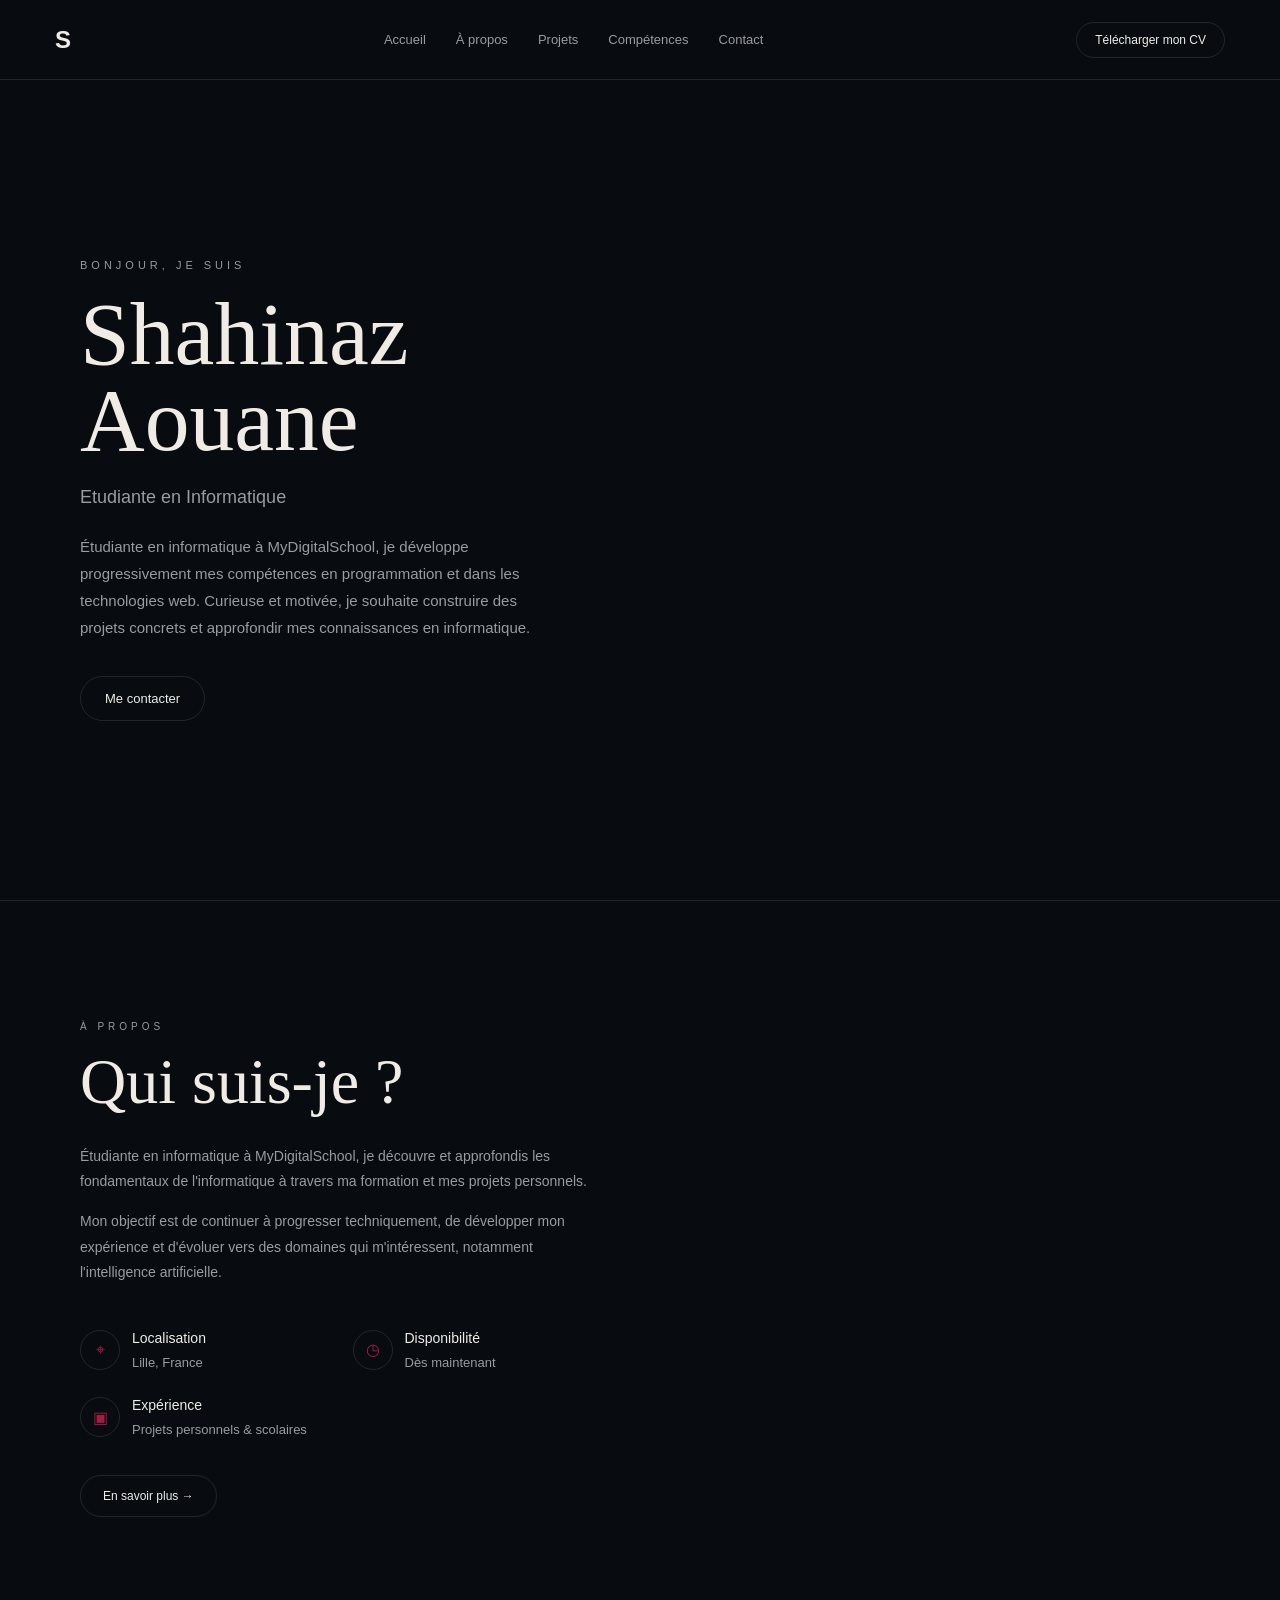
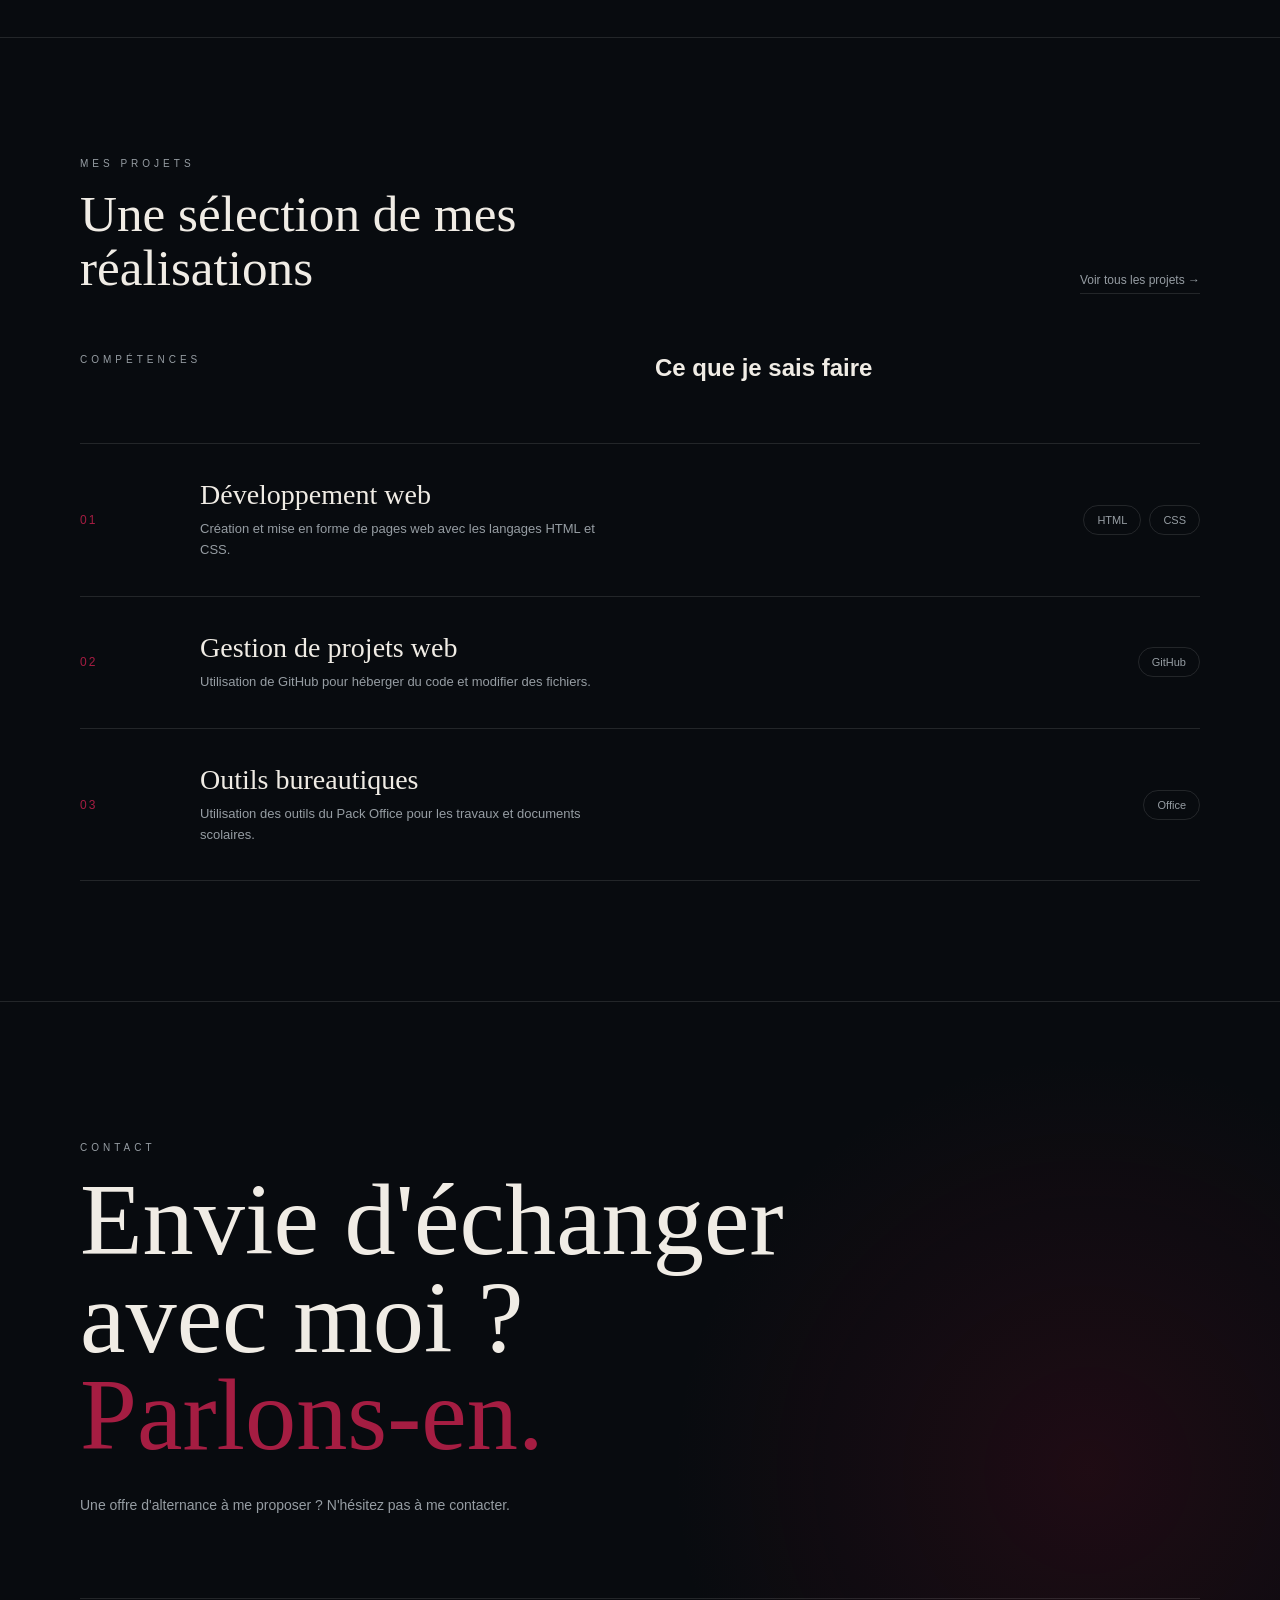
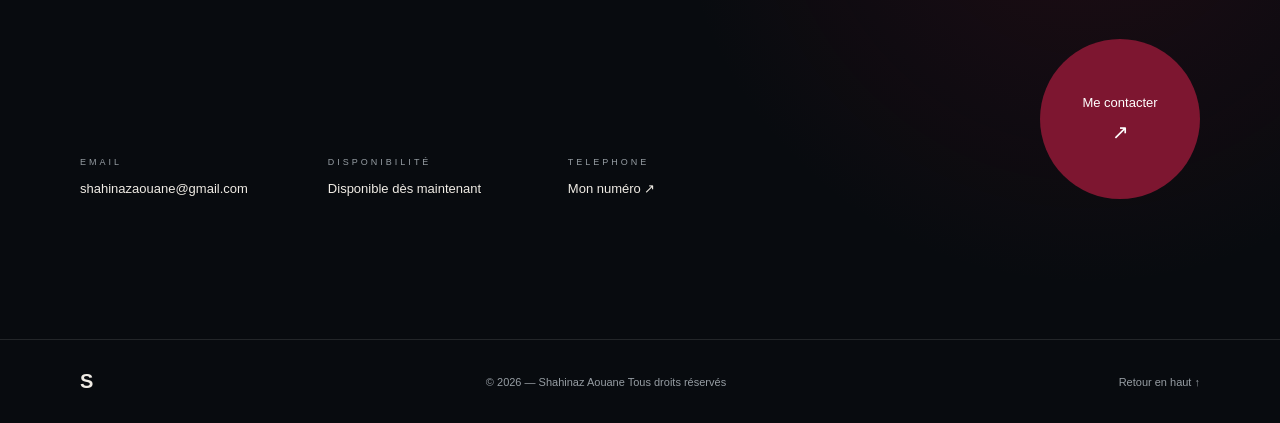
==== commit b3f396df: "Refactor index.html structure and content" ====
--- a/index.html
+++ b/index.html
@@ -76,9 +76,6 @@
                 </p>
 
                 <div class="hero-buttons">
-
-                   <a href="#projects" class="button button-primary">
-    Voir mes projets →
 </a>
 
 <a href="#contact" class="button button-secondary">
@@ -222,51 +219,6 @@
 
     <div class="projects-grid">
 
-
-        <!-- PROJET 1 -->
-
-
-        <article class="project-card">
-
-                <a href="#" class="project-arrow">
-                    ↗
-                </a>
-
-            </div>
-
-            <div class="project-info">
-
-                <div>
-
-                    <p class="project-number">
-                        01
-                    </p>
-
-                    <h3>
-                        Portfolio personnel
-                    </h3>
-
-                </div>
-
-                <div class="project-tags">
-
-                    <span>HTML</span>
-                    <span>CSS</span>
-
-                </div>
-
-            </div>
-
-        </article>
-
-
-    </div>
-
-</section>
-
-<section class="skills" id="skills">
-
-    <div class="skills-header">
 
         <p class="section-label">
             COMPÉTENCES
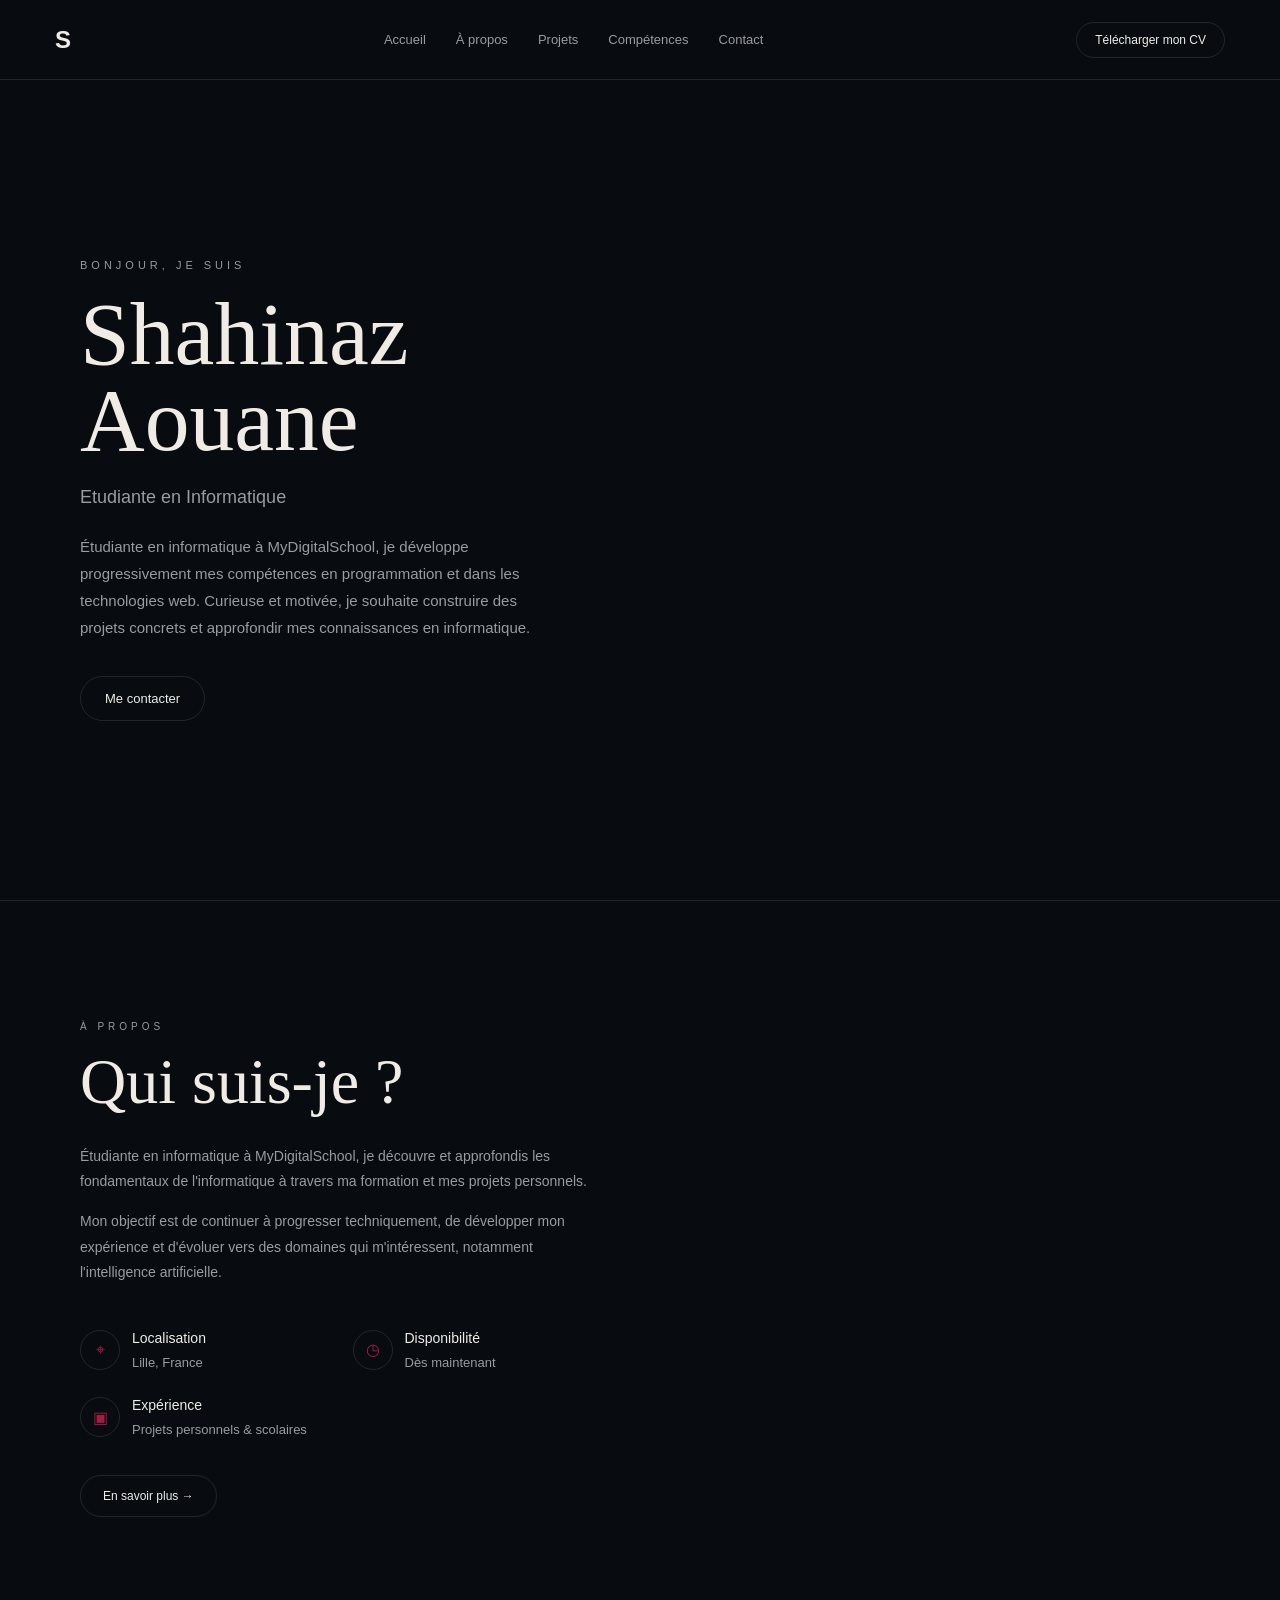
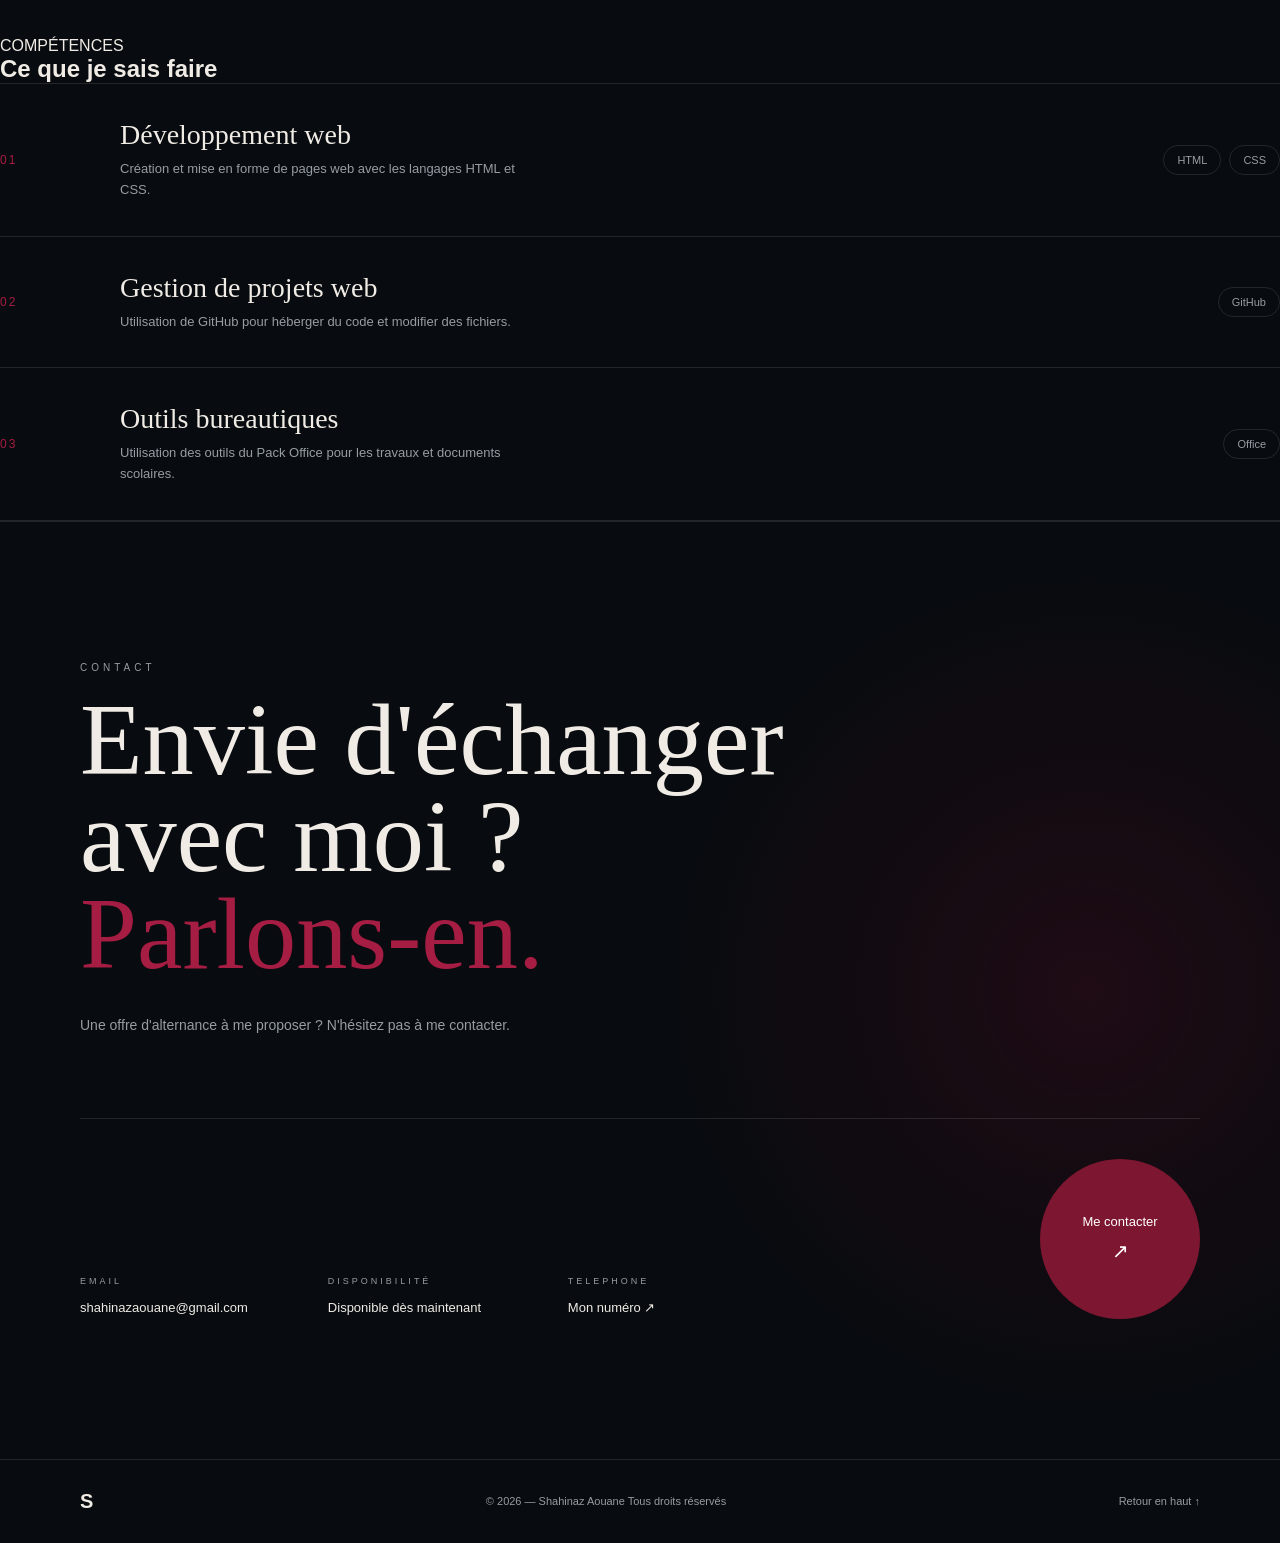
==== commit 23e9283a: "Update index.html" ====
--- a/index.html
+++ b/index.html
@@ -192,32 +192,7 @@
 
     </div>
 
-</section>
-
-<section class="projects" id="projects">
-
-    <div class="projects-header">
-
-        <div>
-
-            <p class="section-label">
-                MES PROJETS
-            </p>
-
-            <h2>
-                Une sélection de mes réalisations
-            </h2>
-
-        </div>
-
-        <a href="#" class="projects-link">
-            Voir tous les projets →
-        </a>
-
-    </div>
-
-
-    <div class="projects-grid">
+</section
 
 
         <p class="section-label">
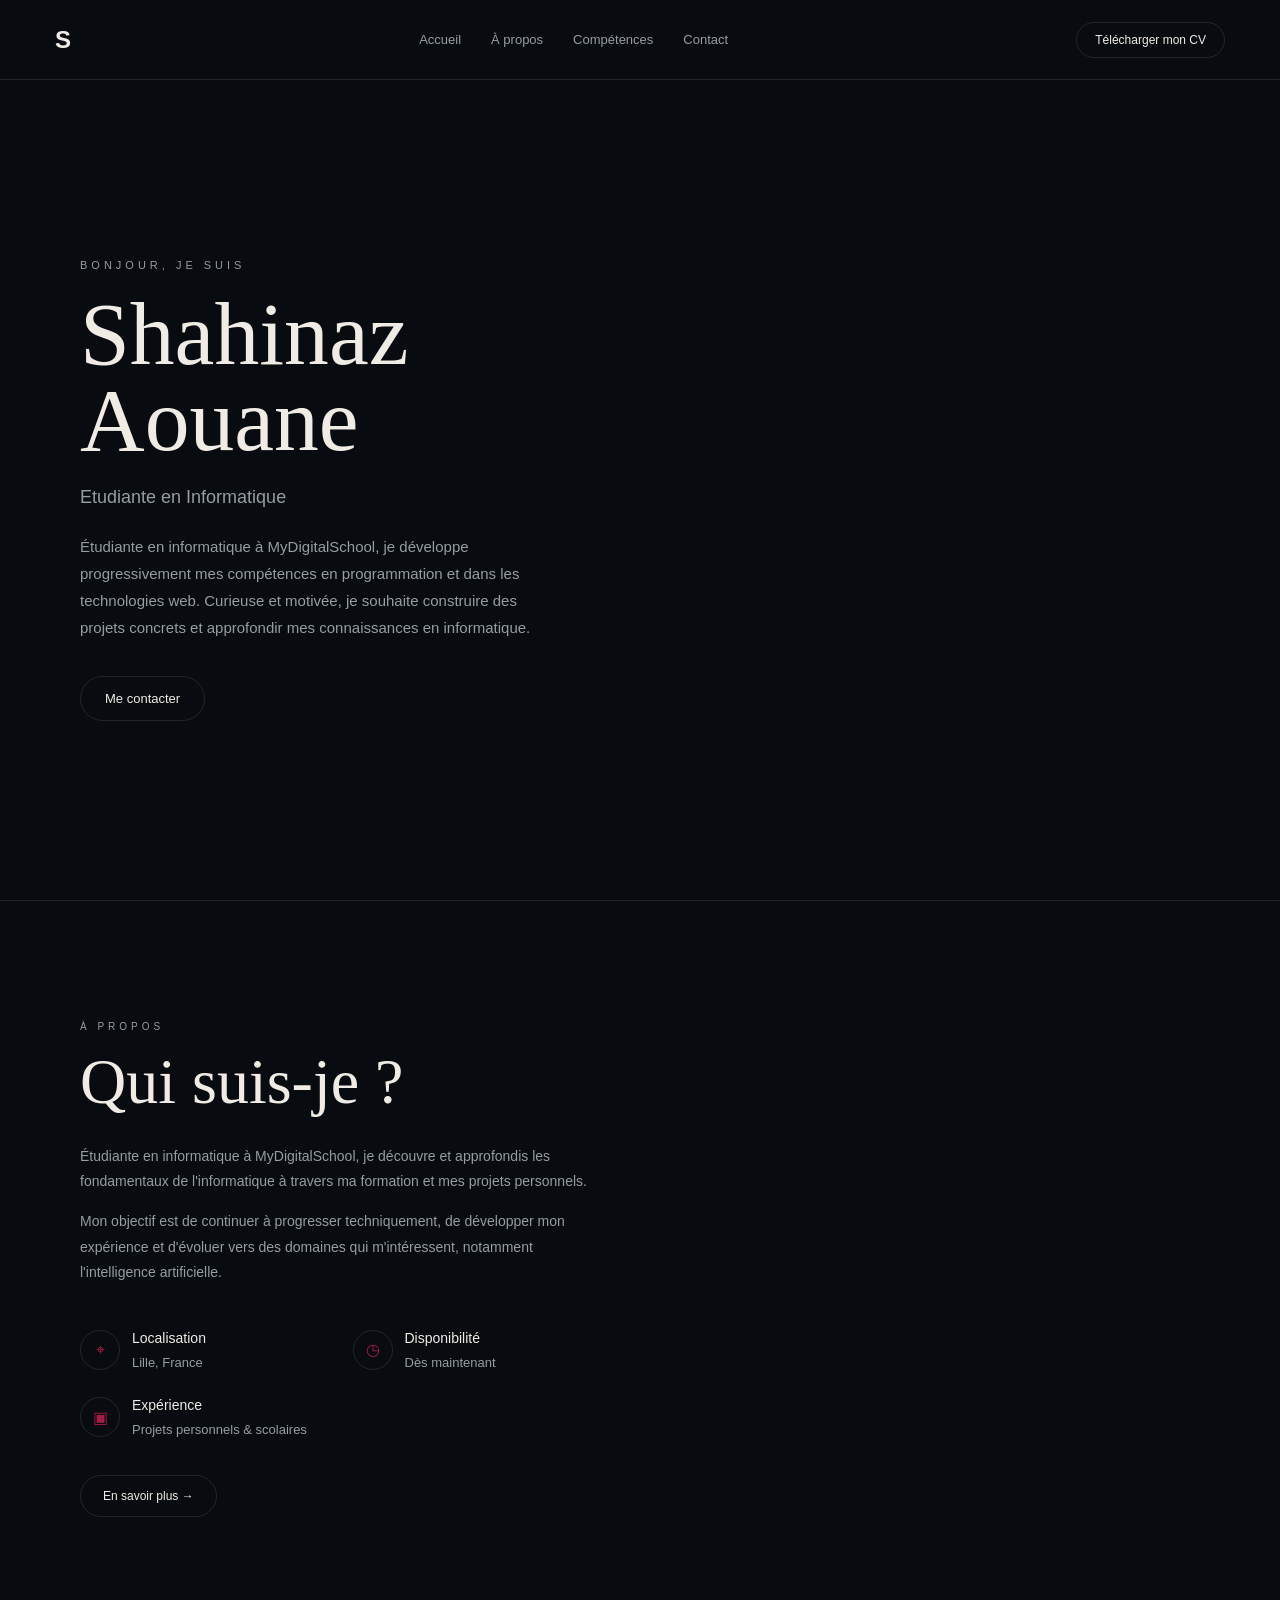
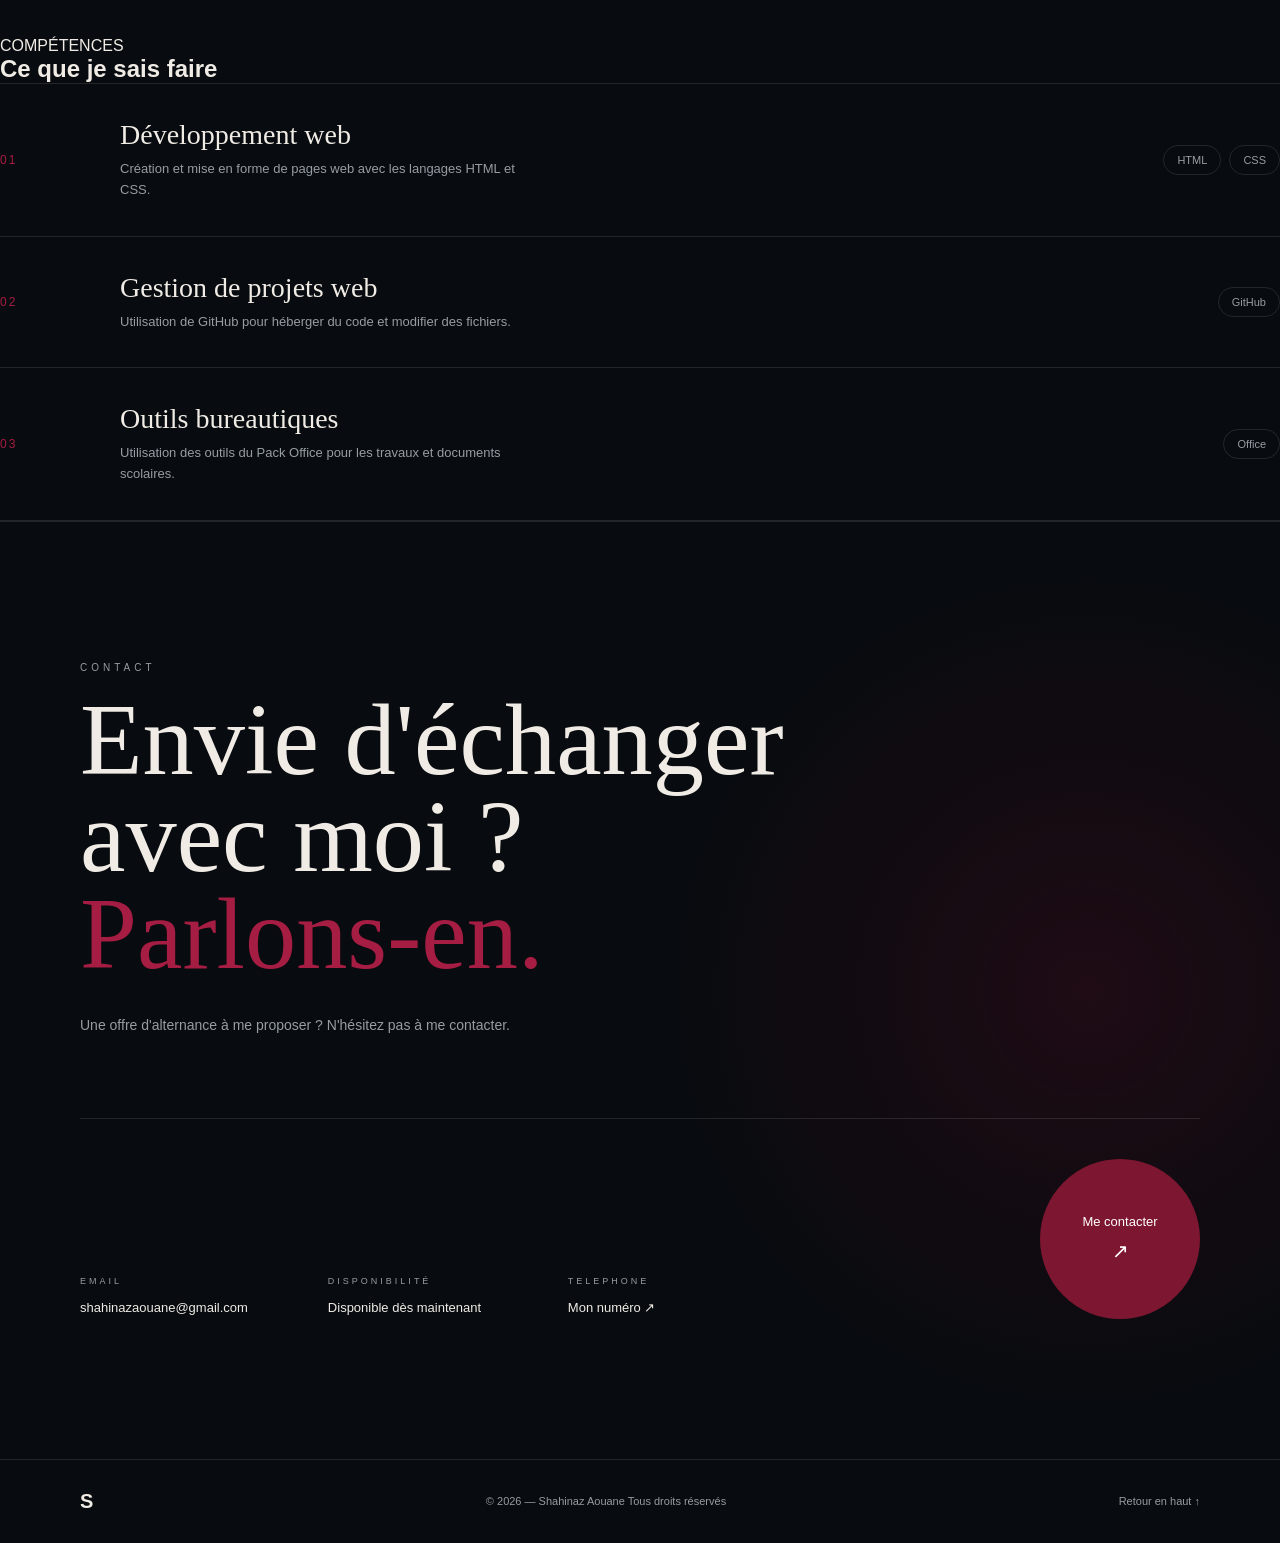
==== commit 016d4ae0: "Fix HTML structure and formatting issues" ====
--- a/index.html
+++ b/index.html
@@ -29,8 +29,6 @@
     <a href="#hero">Accueil</a>
 
     <a href="#about">À propos</a>
-
-    <a href="#projects">Projets</a>
 
     <a href="#skills">Compétences</a>
 
